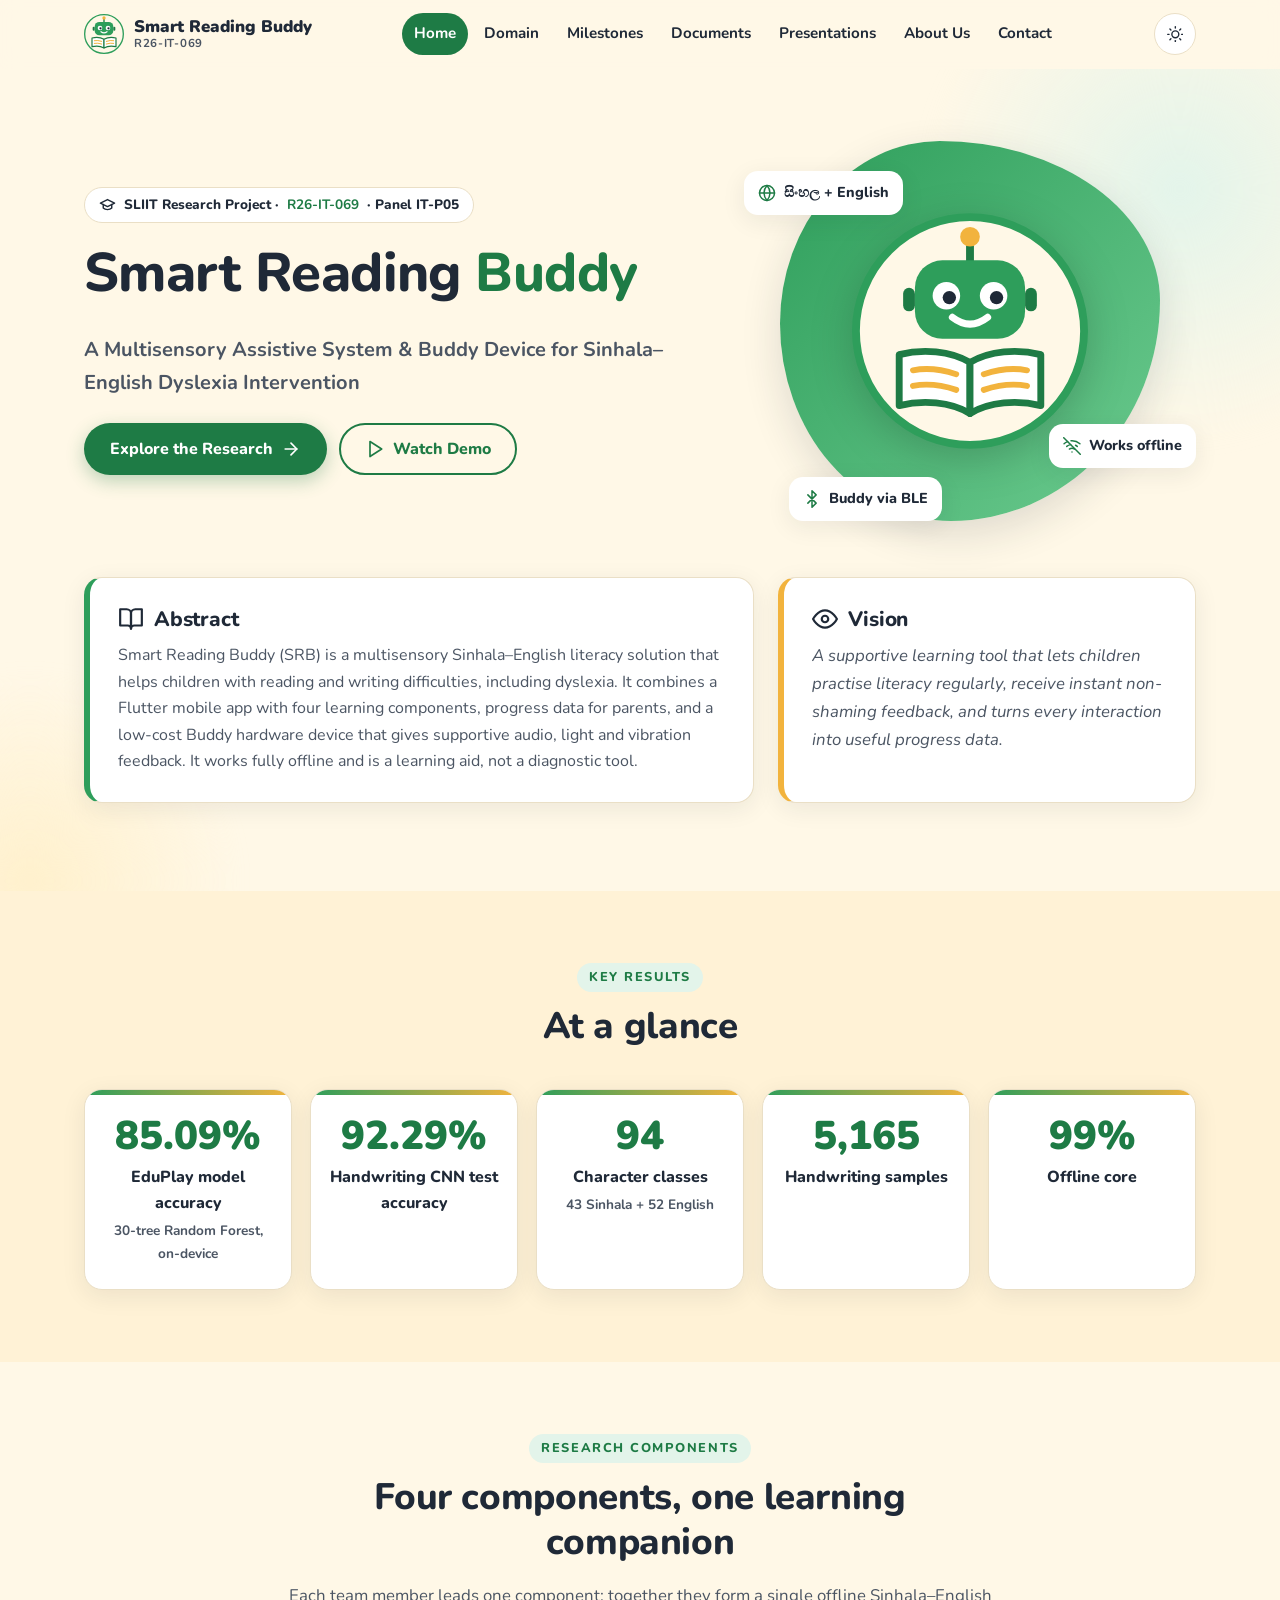
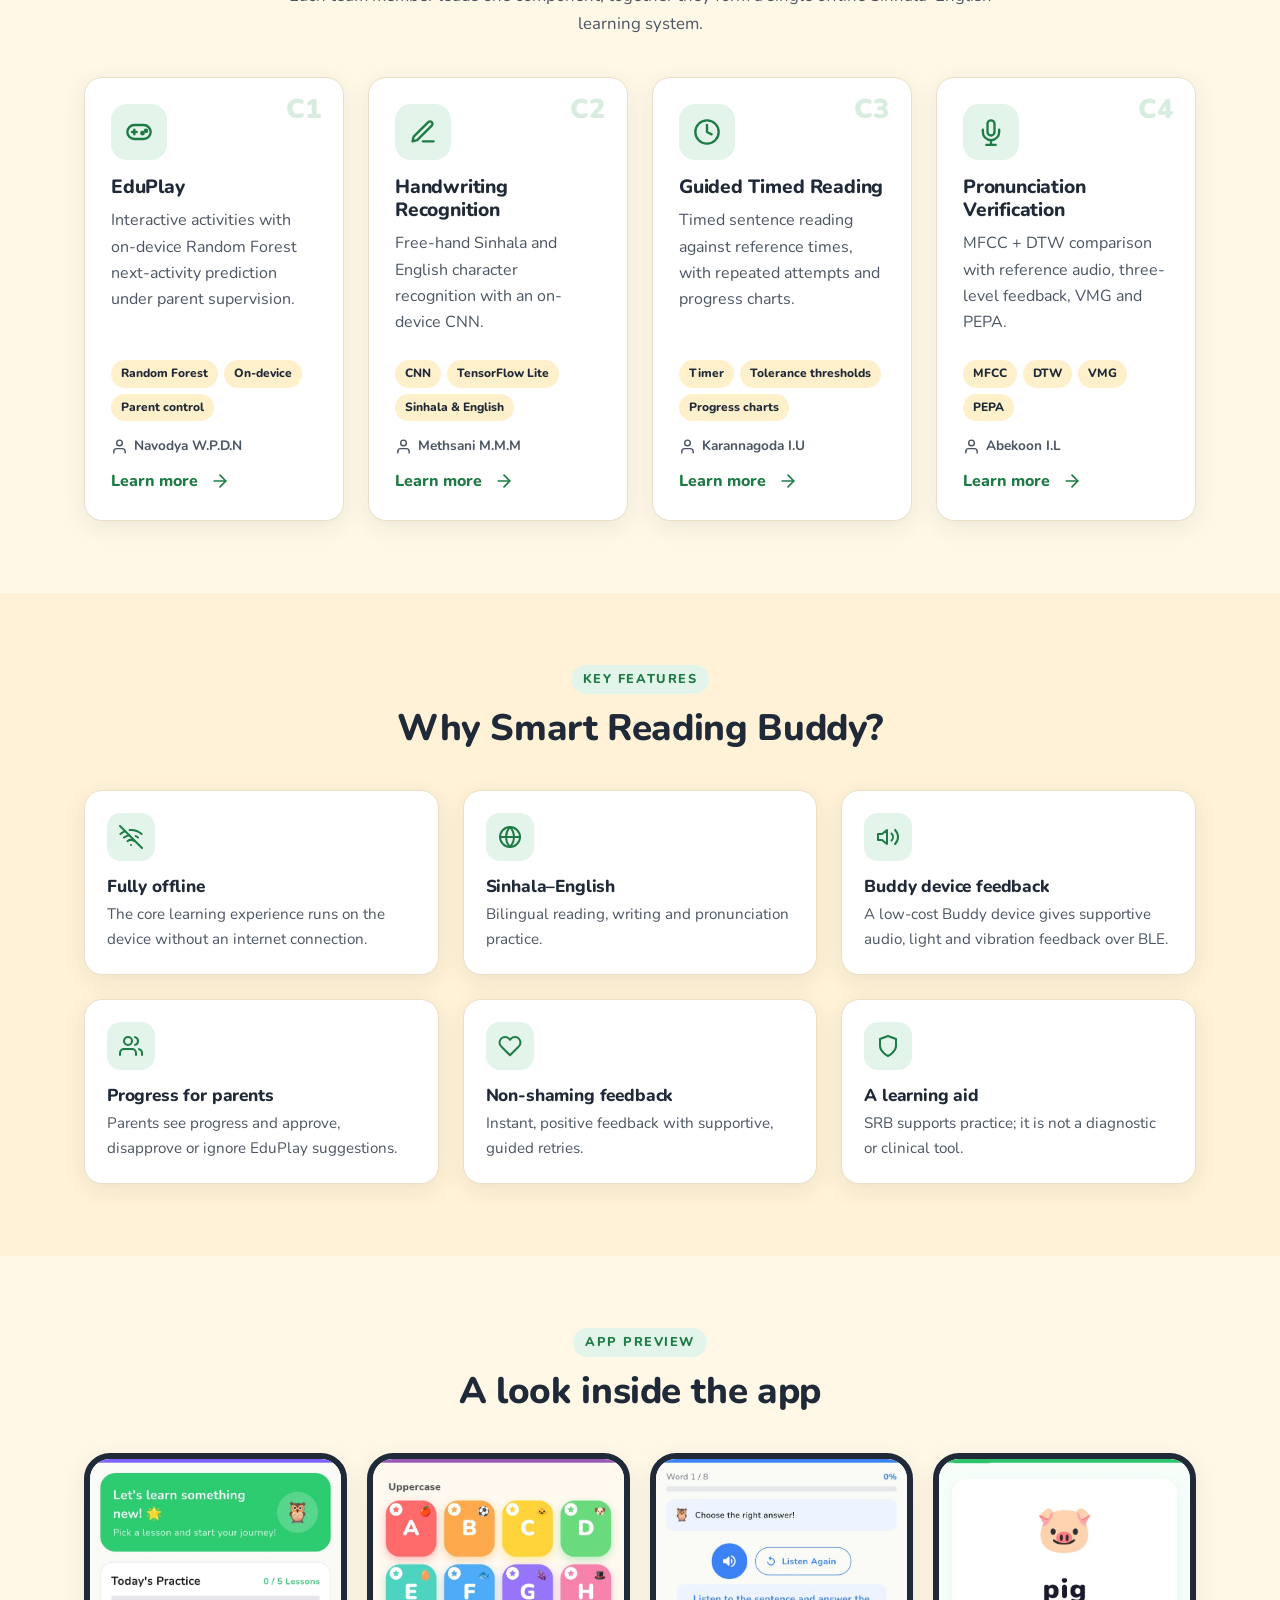
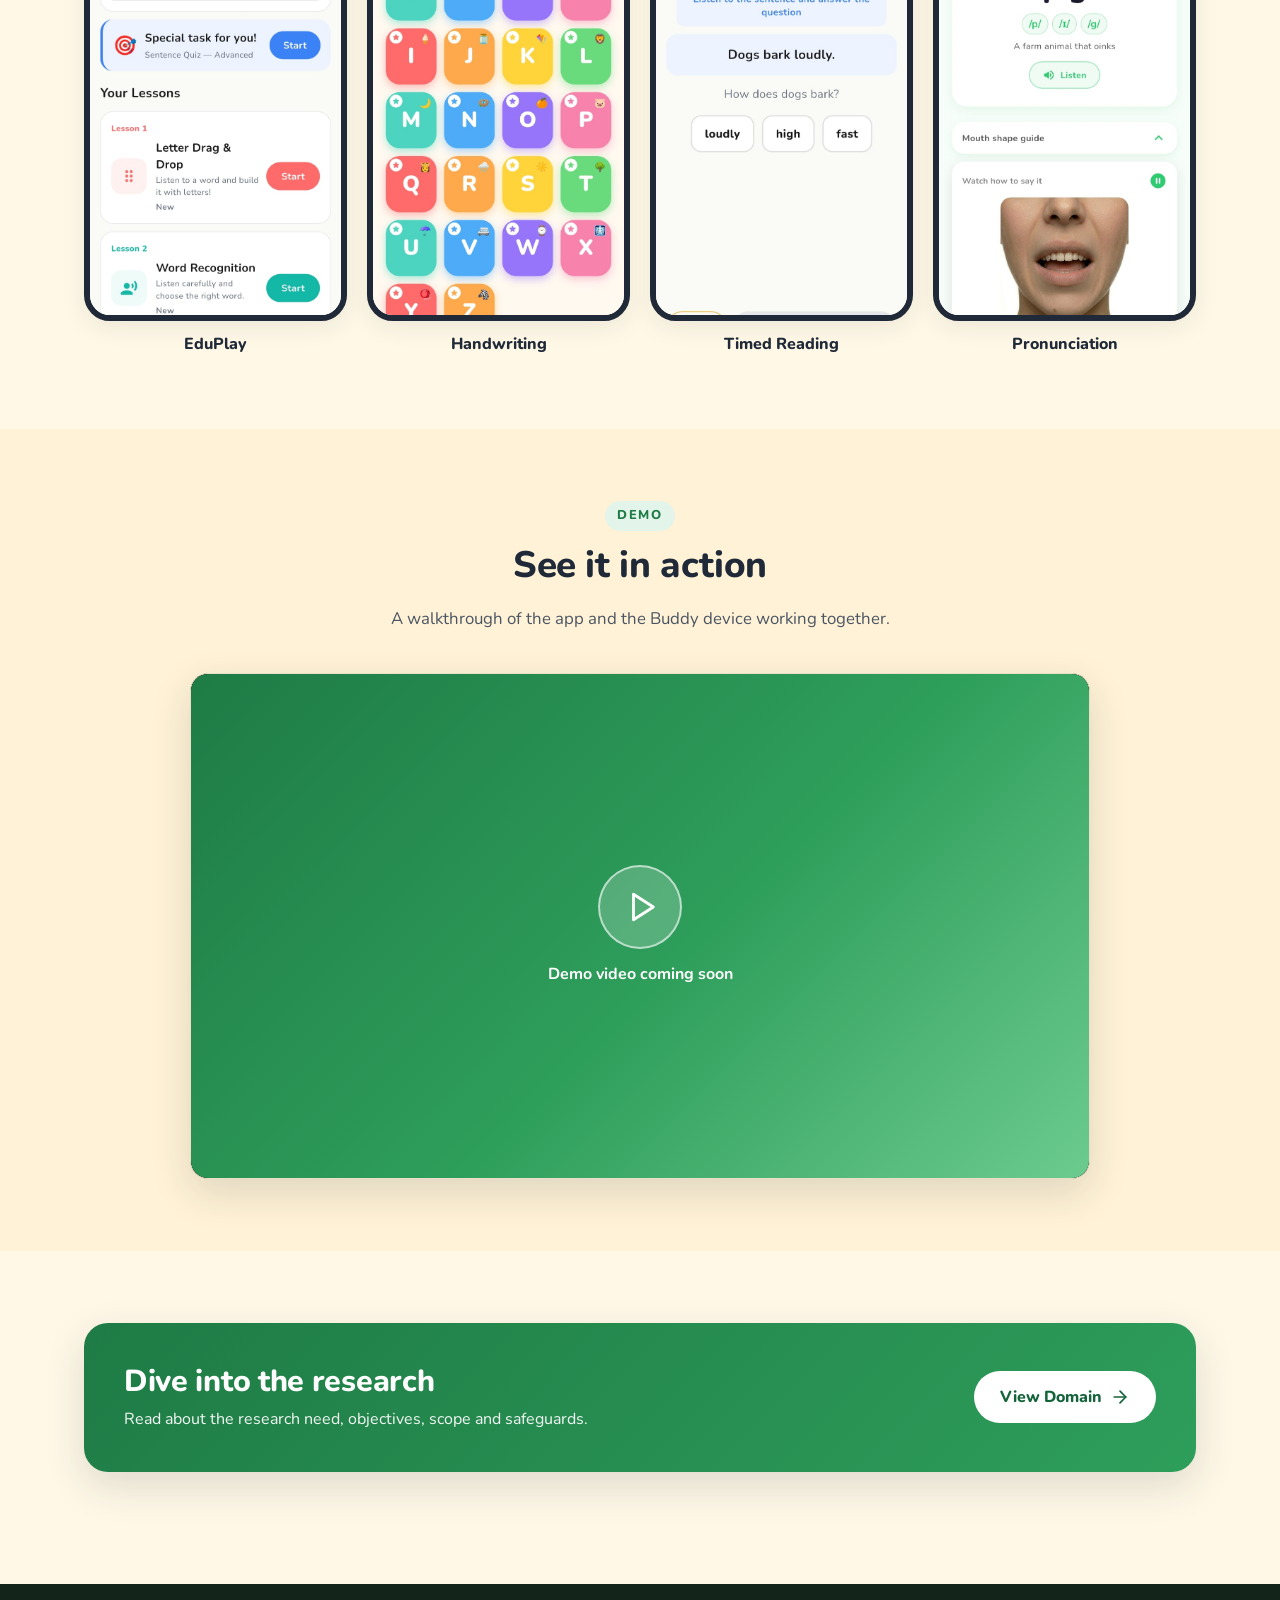
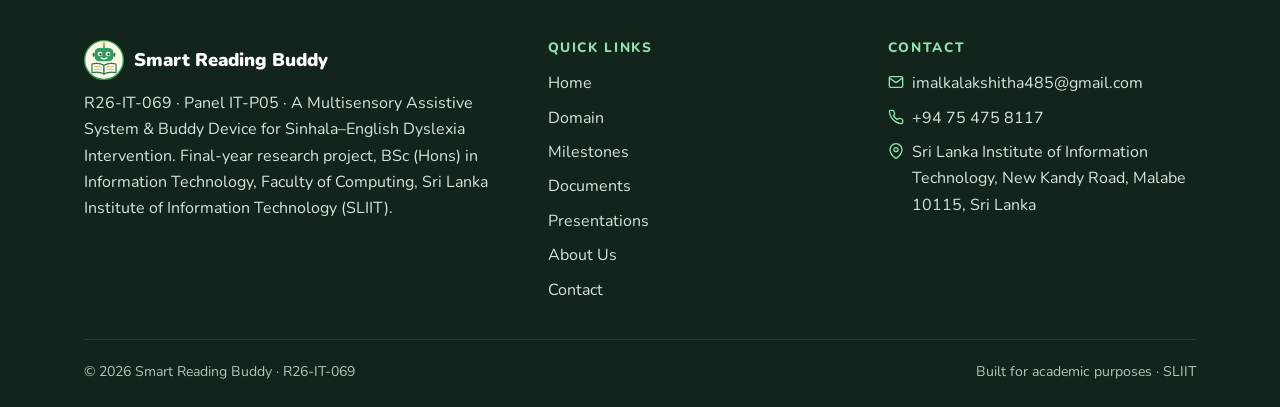
==== index.html @ 4a70231a "R26-IT-069 research website" ====
<!DOCTYPE html>
<html lang="en" class="no-js">
<head>
  <meta charset="UTF-8">
  <meta name="viewport" content="width=device-width, initial-scale=1">
  <title>Smart Reading Buddy (R26-IT-069) · SLIIT Research Project</title>
  <meta name="description" content="Smart Reading Buddy (R26-IT-069): a multisensory Sinhala–English assistive system and Buddy device for children with reading and writing difficulties, including dyslexia. Fully offline. SLIIT final-year research.">
  <meta name="author" content="Smart Reading Buddy Research Team (R26-IT-069), SLIIT">
  <meta name="theme-color" content="#2E9E5B">
  <meta property="og:title" content="Smart Reading Buddy (R26-IT-069) · SLIIT Research Project">
  <meta property="og:description" content="Smart Reading Buddy (R26-IT-069): a multisensory Sinhala–English assistive system and Buddy device for children with reading and writing difficulties, including dyslexia. Fully offline. SLIIT final-year research.">
  <meta property="og:type" content="website">
  <link rel="icon" type="image/svg+xml" href="assets/images/favicon.svg">
  <link rel="preconnect" href="https://fonts.googleapis.com">
  <link rel="preconnect" href="https://fonts.gstatic.com" crossorigin>
  <link rel="stylesheet" href="https://fonts.googleapis.com/css2?family=Nunito:wght@400;600;700;800;900&amp;display=swap">
  <link rel="stylesheet" href="css/style.css">
  <script>
    document.documentElement.className = "js";
    try { var t = localStorage.getItem("srb-theme"); if (t === "dark" || t === "light") document.documentElement.setAttribute("data-theme", t); } catch (e) {}
  </script>
</head>
<body data-page="home">
  <a class="skip-link" href="#main">Skip to content</a>
  <header class="site-header" id="site-header"></header>

  <main id="main">
    <div id="home"></div>
  </main>

  <footer class="site-footer" id="site-footer"></footer>

  <noscript><p style="text-align:center;padding:16px">This website needs JavaScript enabled to display its content.</p></noscript>
  <script src="js/data.js"></script>
  <script src="js/main.js"></script>
</body>
</html>
---- css/style.css ----
/* =====================================================================
   Smart Reading Buddy — Research Website
   Pure CSS, no frameworks. Light + dark themes via CSS variables.
   ===================================================================== */

/* ---------- Design tokens ---------- */
:root {
  --primary: #2E9E5B;          /* brand green (accents, large shapes) */
  --primary-strong: #1E7B45;   /* AA-contrast green for text & buttons */
  --primary-soft: #E3F4EA;
  --accent: #F2B33D;           /* warm yellow accent */
  --accent-soft: #FFF0CC;

  --bg: #FFF8E7;               /* cream */
  --bg-alt: #FFF2D6;
  --surface: #FFFFFF;
  --surface-2: #FFFCF4;
  --text: #1F2937;
  --text-muted: #4B5563;
  --border: #EADFC6;
  --shadow: 0 6px 24px rgba(31, 41, 55, 0.08);
  --shadow-lg: 0 14px 40px rgba(31, 41, 55, 0.14);

  --ok-bg: #DCF3E5;   --ok-text: #14633A;
  --warn-bg: #FFEDC7; --warn-text: #7A4B00;
  --no-bg: #FDE2E2;   --no-text: #9B1C1C;

  --radius: 18px;
  --radius-sm: 12px;
  --header-h: 68px;
  --container: 1160px;

  --font: "Nunito", system-ui, -apple-system, "Segoe UI", Roboto, "Helvetica Neue", Arial, "Noto Sans", "Noto Sans Sinhala", "Iskoola Pota", sans-serif;
  color-scheme: light;
}

/* Dark theme tokens (applied by system preference unless user chose light, or by explicit choice) */
@media (prefers-color-scheme: dark) {
  :root:not([data-theme="light"]) {
    --primary: #3DBA72;
    --primary-strong: #5DD38D;
    --primary-soft: #16301F;
    --accent: #F5C15A;
    --accent-soft: #3A2E12;
    --bg: #0F1712;
    --bg-alt: #131E17;
    --surface: #18241C;
    --surface-2: #1C2A21;
    --text: #EEF2EF;
    --text-muted: #B4C0B8;
    --border: #2A3A30;
    --shadow: 0 6px 24px rgba(0, 0, 0, 0.35);
    --shadow-lg: 0 14px 40px rgba(0, 0, 0, 0.5);
    --ok-bg: #18402A;   --ok-text: #8FE3B1;
    --warn-bg: #45350F; --warn-text: #FFD884;
    --no-bg: #4A1E1E;   --no-text: #FFB1B1;
    color-scheme: dark;
  }
}
:root[data-theme="dark"] {
  --primary: #3DBA72;
  --primary-strong: #5DD38D;
  --primary-soft: #16301F;
  --accent: #F5C15A;
  --accent-soft: #3A2E12;
  --bg: #0F1712;
  --bg-alt: #131E17;
  --surface: #18241C;
  --surface-2: #1C2A21;
  --text: #EEF2EF;
  --text-muted: #B4C0B8;
  --border: #2A3A30;
  --shadow: 0 6px 24px rgba(0, 0, 0, 0.35);
  --shadow-lg: 0 14px 40px rgba(0, 0, 0, 0.5);
  --ok-bg: #18402A;   --ok-text: #8FE3B1;
  --warn-bg: #45350F; --warn-text: #FFD884;
  --no-bg: #4A1E1E;   --no-text: #FFB1B1;
  color-scheme: dark;
}

/* ---------- Base ---------- */
*, *::before, *::after { box-sizing: border-box; }
html { scroll-behavior: smooth; scroll-padding-top: calc(var(--header-h) + 16px); -webkit-text-size-adjust: 100%; }
body {
  margin: 0;
  font-family: var(--font);
  font-size: 1rem;
  line-height: 1.65;
  color: var(--text);
  background: var(--bg);
  overflow-x: hidden;
  transition: background-color .3s ease, color .3s ease;
}
img { max-width: 100%; display: block; }
a { color: var(--primary-strong); text-decoration-thickness: 1px; text-underline-offset: 3px; }
a:hover { text-decoration-thickness: 2px; }
h1, h2, h3, h4 { line-height: 1.2; margin: 0 0 .5em; font-weight: 800; letter-spacing: -.01em; }
h1 { font-size: clamp(2rem, 5vw, 3.4rem); }
h2 { font-size: clamp(1.6rem, 3.2vw, 2.3rem); }
h3 { font-size: 1.2rem; }
p { margin: 0 0 1em; }
ul { padding-left: 1.2em; }
:focus-visible { outline: 3px solid var(--accent); outline-offset: 3px; border-radius: 6px; }
.icon { width: 1.25em; height: 1.25em; flex: none; }

.skip-link {
  position: absolute; left: 12px; top: -60px; z-index: 200;
  background: var(--primary-strong); color: #fff; padding: 10px 16px; border-radius: 10px; font-weight: 700;
}
.skip-link:focus { top: 12px; }
[data-theme="dark"] .skip-link { color: #0F1712; }

.container { width: 100%; max-width: var(--container); margin: 0 auto; padding: 0 16px; }
@media (min-width: 640px) { .container { padding: 0 24px; } }

.section { padding: 72px 0; }
.section-alt { background: var(--bg-alt); }
.section-head { max-width: 720px; margin: 0 auto 40px; text-align: center; }
.section-head p { color: var(--text-muted); font-size: 1.05rem; }
.eyebrow {
  display: inline-block; font-size: .8rem; font-weight: 800; letter-spacing: .12em; text-transform: uppercase;
  color: var(--primary-strong); background: var(--primary-soft); padding: 4px 12px; border-radius: 999px; margin-bottom: 12px;
}
.muted { color: var(--text-muted); }
.visually-hidden { position: absolute !important; width: 1px; height: 1px; overflow: hidden; clip: rect(0 0 0 0); white-space: nowrap; }

/* ---------- Buttons ---------- */
.btn {
  display: inline-flex; align-items: center; justify-content: center; gap: 8px;
  font: inherit; font-weight: 800; font-size: 1rem; line-height: 1;
  padding: 14px 24px; border-radius: 999px; border: 2px solid transparent;
  text-decoration: none; cursor: pointer;
  transition: transform .2s ease, box-shadow .2s ease, background-color .2s ease, color .2s ease;
}
.btn-primary { background: var(--primary-strong); color: #fff; box-shadow: 0 6px 18px rgba(30, 123, 69, .3); }
.btn-primary:hover { transform: translateY(-2px); box-shadow: 0 10px 24px rgba(30, 123, 69, .4); }
:root[data-theme="dark"] .btn-primary { color: #0F1712; }
@media (prefers-color-scheme: dark) { :root:not([data-theme="light"]) .btn-primary { color: #0F1712; } }
.btn-outline { background: transparent; color: var(--primary-strong); border-color: var(--primary-strong); }
.btn-outline:hover { background: var(--primary-soft); transform: translateY(-2px); }
.btn-sm { padding: 10px 18px; font-size: .92rem; }
.btn[disabled], .btn[aria-disabled="true"] {
  background: var(--border); color: var(--text-muted); border-color: transparent; box-shadow: none;
  cursor: not-allowed; transform: none; opacity: .9;
}

/* ---------- Badges ---------- */
.badge {
  display: inline-flex; align-items: center; gap: 6px;
  font-size: .78rem; font-weight: 800; letter-spacing: .02em;
  padding: 4px 10px; border-radius: 999px; white-space: nowrap;
}
.badge::before { content: ""; width: 7px; height: 7px; border-radius: 50%; background: currentColor; }
.badge-ok { background: var(--ok-bg); color: var(--ok-text); }
.badge-warn { background: var(--warn-bg); color: var(--warn-text); }

/* ---------- Header / navbar ---------- */
.site-header {
  position: sticky; top: 0; z-index: 100;
  background: color-mix(in srgb, var(--bg) 88%, transparent);
  backdrop-filter: saturate(1.4) blur(10px);
  -webkit-backdrop-filter: saturate(1.4) blur(10px);
  border-bottom: 1px solid transparent;
  transition: border-color .3s ease, box-shadow .3s ease;
}
@supports not (background: color-mix(in srgb, red 50%, transparent)) { .site-header { background: var(--bg); } }
.site-header.is-scrolled { border-color: var(--border); box-shadow: 0 4px 18px rgba(0,0,0,.06); }
.nav { display: flex; align-items: center; justify-content: space-between; height: var(--header-h); gap: 16px; }
.brand { display: flex; align-items: center; gap: 10px; text-decoration: none; color: var(--text); font-weight: 900; }
.brand img { width: 40px; height: 40px; }
.brand-text { display: flex; flex-direction: column; line-height: 1.1; }
.brand-text span { font-size: 1.05rem; }
.brand-text small { font-size: .72rem; font-weight: 700; color: var(--text-muted); letter-spacing: .06em; }

.nav-links { display: flex; align-items: center; gap: 4px; list-style: none; margin: 0; padding: 0; }
.nav-links a {
  display: block; padding: 8px 12px; border-radius: 999px;
  color: var(--text); text-decoration: none; font-weight: 700; font-size: .95rem;
  transition: background-color .2s ease, color .2s ease;
}
.nav-links a:hover { background: var(--primary-soft); color: var(--primary-strong); }
.nav-links a[aria-current="page"] { background: var(--primary-strong); color: #fff; }
:root[data-theme="dark"] .nav-links a[aria-current="page"] { color: #0F1712; }
@media (prefers-color-scheme: dark) { :root:not([data-theme="light"]) .nav-links a[aria-current="page"] { color: #0F1712; } }

.nav-actions { display: flex; align-items: center; gap: 8px; }
.icon-btn {
  display: inline-grid; place-items: center; width: 42px; height: 42px; border-radius: 50%;
  border: 1px solid var(--border); background: var(--surface); color: var(--text); cursor: pointer;
  transition: transform .2s ease, background-color .2s ease;
}
.icon-btn:hover { transform: rotate(-10deg) scale(1.05); background: var(--primary-soft); }
.theme-toggle .icon-moon { display: none; }
.is-dark .theme-toggle .icon-sun { display: none; }
.is-dark .theme-toggle .icon-moon { display: block; }
.menu-toggle { display: none; }

@media (max-width: 960px) {
  .menu-toggle { display: inline-grid; }
  .nav-links {
    position: fixed; top: var(--header-h); left: 0; right: 0;
    flex-direction: column; align-items: stretch; gap: 4px;
    background: var(--bg); padding: 12px 16px 20px;
    border-bottom: 1px solid var(--border); box-shadow: var(--shadow-lg);
    transform: translateY(-12px); opacity: 0; visibility: hidden;
    transition: transform .25s ease, opacity .25s ease, visibility .25s;
    max-height: calc(100vh - var(--header-h)); overflow-y: auto;
  }
  .nav-links.is-open { transform: none; opacity: 1; visibility: visible; }
  .nav-links a { padding: 12px 16px; border-radius: 12px; font-size: 1.05rem; }
}
@media (max-width: 420px) { .brand-text small { display: none; } }

/* ---------- Hero (home) ---------- */
.hero { position: relative; padding: 72px 0 88px; overflow: hidden; }
.hero::before, .hero::after {
  content: ""; position: absolute; border-radius: 50%; filter: blur(10px); z-index: -1; pointer-events: none;
}
.hero::before { width: 520px; height: 520px; right: -160px; top: -140px; background: radial-gradient(circle, var(--primary-soft), transparent 70%); }
.hero::after { width: 420px; height: 420px; left: -180px; bottom: -200px; background: radial-gradient(circle, var(--accent-soft), transparent 70%); }
.hero-grid { display: grid; grid-template-columns: 1.15fr .85fr; gap: 48px; align-items: center; }
.hero-tag {
  display: inline-flex; align-items: center; gap: 8px; font-weight: 800; font-size: .85rem;
  background: var(--surface); border: 1px solid var(--border); padding: 6px 14px; border-radius: 999px; margin-bottom: 18px;
}
.hero-tag b { color: var(--primary-strong); }
.hero h1 .accent { color: var(--primary-strong); }
.hero .tagline { font-size: 1.2rem; color: var(--text-muted); max-width: 600px; }
.hero-actions { display: flex; flex-wrap: wrap; gap: 12px; margin-top: 24px; }
.hero-visual { position: relative; display: grid; place-items: center; }
.hero-blob {
  width: min(380px, 80vw); aspect-ratio: 1; border-radius: 42% 58% 55% 45% / 48% 42% 58% 52%;
  background: linear-gradient(135deg, var(--primary) 0%, #6CCB8F 100%);
  display: grid; place-items: center; box-shadow: var(--shadow-lg);
  animation: blob 12s ease-in-out infinite;
}
.hero-blob img { width: 62%; filter: drop-shadow(0 10px 20px rgba(0,0,0,.18)); }
.hero-chip {
  position: absolute; display: flex; align-items: center; gap: 8px;
  background: var(--surface); color: var(--text); padding: 10px 14px; border-radius: 14px;
  box-shadow: var(--shadow); font-weight: 800; font-size: .9rem; animation: float 5s ease-in-out infinite;
}
.hero-chip .icon { color: var(--primary-strong); }
.hero-chip.c1 { top: 8%; left: 0; }
.hero-chip.c2 { bottom: 14%; right: 0; animation-delay: -2.5s; }
.hero-chip.c3 { bottom: 0; left: 10%; animation-delay: -1.2s; }
@keyframes blob { 50% { border-radius: 55% 45% 42% 58% / 52% 58% 42% 48%; } }
@keyframes float { 50% { transform: translateY(-10px); } }

.abstract-card {
  margin-top: 56px; background: var(--surface); border: 1px solid var(--border); border-radius: var(--radius);
  padding: 28px; box-shadow: var(--shadow); border-left: 6px solid var(--primary);
}
.abstract-card h2 { font-size: 1.3rem; display: flex; align-items: center; gap: 10px; }
.abstract-card p { margin: 0; color: var(--text-muted); }

@media (max-width: 860px) {
  .hero { padding: 48px 0 64px; }
  .hero-grid { grid-template-columns: 1fr; gap: 40px; }
  .hero-visual { order: -1; }
  .hero-blob { width: min(280px, 70vw); }
}

/* ---------- Page header (inner pages) ---------- */
.page-hero { padding: 64px 0 48px; text-align: center; position: relative; overflow: hidden; }
.page-hero::before {
  content: ""; position: absolute; inset: auto -10% -60% -10%; height: 100%; z-index: -1;
  background: radial-gradient(ellipse at center, var(--primary-soft), transparent 65%);
}
.page-hero p { max-width: 680px; margin: 0 auto; color: var(--text-muted); font-size: 1.1rem; }
.crumbs { font-size: .9rem; color: var(--text-muted); margin-bottom: 10px; }
.crumbs a { color: var(--text-muted); }

/* ---------- Cards & grids ---------- */
.grid { display: grid; gap: 24px; }
.grid-2 { grid-template-columns: repeat(2, 1fr); }
.grid-3 { grid-template-columns: repeat(3, 1fr); }
.grid-4 { grid-template-columns: repeat(4, 1fr); }
.grid-auto { grid-template-columns: repeat(auto-fill, minmax(260px, 1fr)); }
@media (max-width: 1024px) { .grid-4 { grid-template-columns: repeat(2, 1fr); } .grid-3 { grid-template-columns: repeat(2, 1fr); } }
@media (max-width: 640px) { .grid-2, .grid-3, .grid-4 { grid-template-columns: 1fr; } }

.card {
  position: relative; background: var(--surface); border: 1px solid var(--border);
  border-radius: var(--radius); padding: 26px; box-shadow: var(--shadow);
  transition: transform .25s ease, box-shadow .25s ease, border-color .25s ease;
  display: flex; flex-direction: column;
}
.card:hover { transform: translateY(-6px); box-shadow: var(--shadow-lg); border-color: var(--primary); }
.card h3 { margin-bottom: .4em; }
.card p { color: var(--text-muted); }
.card-icon {
  display: grid; place-items: center; width: 56px; height: 56px; border-radius: 16px;
  background: var(--primary-soft); color: var(--primary-strong); margin-bottom: 16px;
  transition: transform .3s ease;
}
.card-icon .icon { width: 28px; height: 28px; }
.card:hover .card-icon { transform: rotate(-6deg) scale(1.08); }
.card-num {
  position: absolute; top: 18px; right: 22px; font-weight: 900; font-size: 2rem; line-height: 1;
  color: var(--primary); opacity: .18;
}
.tags { display: flex; flex-wrap: wrap; gap: 6px; margin-top: auto; padding-top: 8px; }
.tag { font-size: .75rem; font-weight: 800; padding: 4px 10px; border-radius: 999px; background: var(--accent-soft); color: var(--text); }
.card-meta { font-size: .85rem; color: var(--text-muted); font-weight: 700; margin-top: 12px; display: flex; align-items: center; gap: 6px; }

.highlight { display: flex; gap: 16px; align-items: flex-start; padding: 22px; }
.highlight .card-icon { margin: 0; width: 48px; height: 48px; border-radius: 14px; }
.highlight .card-icon .icon { width: 24px; height: 24px; }
.highlight h3 { font-size: 1.08rem; margin-bottom: 4px; }
.highlight p { margin: 0; font-size: .95rem; }

/* ---------- Video ---------- */
.video-wrap {
  max-width: 900px; margin: 0 auto; border-radius: var(--radius); overflow: hidden;
  box-shadow: var(--shadow-lg); border: 1px solid var(--border); background: #000; aspect-ratio: 16 / 9; position: relative;
}
.video-wrap iframe { position: absolute; inset: 0; width: 100%; height: 100%; border: 0; }
.video-placeholder {
  position: absolute; inset: 0; display: grid; place-content: center; justify-items: center; gap: 12px; text-align: center; padding: 16px;
  background: linear-gradient(135deg, #1E7B45, #2E9E5B 55%, #6CCB8F); color: #fff;
}
.video-placeholder .play {
  width: 84px; height: 84px; border-radius: 50%; display: grid; place-items: center;
  background: rgba(255,255,255,.2); border: 2px solid rgba(255,255,255,.6); animation: pulse 2.4s ease-in-out infinite;
}
.video-placeholder .play .icon { width: 34px; height: 34px; margin-left: 4px; }
.video-placeholder p { margin: 0; font-weight: 700; }
@keyframes pulse { 50% { transform: scale(1.08); box-shadow: 0 0 0 12px rgba(255,255,255,.08); } }
.video-note { text-align: center; margin-top: 14px; font-size: .92rem; color: var(--text-muted); }

/* ---------- Screenshots ---------- */
.shots { display: grid; grid-template-columns: repeat(4, 1fr); gap: 20px; }
@media (max-width: 900px) { .shots { grid-template-columns: repeat(2, 1fr); } }
.shot { margin: 0; text-align: center; }
.shot-frame {
  aspect-ratio: 9 / 16; border-radius: 26px; overflow: hidden; border: 6px solid var(--text);
  background: var(--surface-2); box-shadow: var(--shadow); transition: transform .3s ease;
}
.shot:hover .shot-frame { transform: translateY(-6px) rotate(-1deg); }
.shot-frame img { width: 100%; height: 100%; object-fit: cover; }
.shot figcaption { margin-top: 10px; font-weight: 800; }
.img-fallback {
  width: 100%; height: 100%; display: grid; place-content: center; justify-items: center; gap: 8px; padding: 12px; text-align: center;
  color: var(--text-muted); font-size: .85rem; font-weight: 700;
  background: repeating-linear-gradient(45deg, var(--surface-2), var(--surface-2) 12px, var(--bg-alt) 12px, var(--bg-alt) 24px);
}
.img-fallback .icon { width: 32px; height: 32px; color: var(--primary); }

/* ---------- Domain page layout with sub-nav ---------- */
.domain-layout { display: grid; grid-template-columns: 230px 1fr; gap: 40px; align-items: start; padding-top: 24px; padding-bottom: 72px; }
.subnav {
  position: sticky; top: calc(var(--header-h) + 20px);
  background: var(--surface); border: 1px solid var(--border); border-radius: var(--radius); padding: 14px; box-shadow: var(--shadow);
}
.subnav-title { font-size: .78rem; font-weight: 800; letter-spacing: .1em; text-transform: uppercase; color: var(--text-muted); padding: 4px 10px 8px; margin: 0; }
.subnav ul { list-style: none; margin: 0; padding: 0; }
.subnav a {
  display: block; padding: 9px 12px; border-radius: 10px; text-decoration: none; color: var(--text); font-weight: 700; font-size: .93rem;
  border-left: 3px solid transparent; transition: background-color .2s ease, color .2s ease, border-color .2s ease;
}
.subnav a:hover { background: var(--primary-soft); }
.subnav a.is-active { background: var(--primary-soft); color: var(--primary-strong); border-left-color: var(--primary); }
.domain-section { padding: 8px 0 48px; }
.domain-section + .domain-section { border-top: 1px dashed var(--border); padding-top: 48px; }
.domain-section h2 { display: flex; align-items: center; gap: 12px; }
.domain-section h2 .card-icon { margin: 0; width: 44px; height: 44px; border-radius: 12px; }
.domain-section h2 .card-icon .icon { width: 22px; height: 22px; }

@media (max-width: 960px) {
  .domain-layout { grid-template-columns: 1fr; gap: 20px; padding-top: 0; }
  .subnav {
    top: var(--header-h); z-index: 50; border-radius: 0; margin: 0 -16px; padding: 8px 16px;
    border-left: 0; border-right: 0; box-shadow: none; background: var(--bg);
    overflow-x: auto; scrollbar-width: none;
  }
  .subnav::-webkit-scrollbar { display: none; }
  .subnav-title { display: none; }
  .subnav ul { display: flex; gap: 6px; width: max-content; }
  .subnav a { border-left: 0; border: 1px solid var(--border); border-radius: 999px; white-space: nowrap; padding: 7px 14px; font-size: .88rem; }
  .subnav a.is-active { border-color: var(--primary); }
  html { scroll-padding-top: calc(var(--header-h) + 70px); }
}

.lit-item { padding: 20px 22px; }
.lit-item h3 { font-size: 1.05rem; display: flex; gap: 10px; align-items: center; }
.lit-item h3::before { content: ""; width: 10px; height: 10px; border-radius: 3px; background: var(--primary); flex: none; }
.lit-item p { margin: 0; }

/* Comparison table */
.table-wrap { overflow-x: auto; border-radius: var(--radius); border: 1px solid var(--border); box-shadow: var(--shadow); background: var(--surface); }
.compare { width: 100%; border-collapse: collapse; min-width: 680px; font-size: .95rem; }
.compare caption { caption-side: bottom; text-align: left; padding: 12px 16px; font-size: .85rem; color: var(--text-muted); }
.compare th, .compare td { padding: 14px 16px; border-bottom: 1px solid var(--border); text-align: center; }
.compare th:first-child, .compare td:first-child { text-align: left; font-weight: 700; }
.compare thead th { background: var(--surface-2); font-weight: 800; font-size: .9rem; }
.compare tbody tr:last-child td { border-bottom: 0; }
.compare tbody tr:hover td { background: var(--surface-2); }
.compare .ours { background: var(--primary-soft) !important; }
.compare thead .ours { color: var(--primary-strong); }
.mark { display: inline-grid; place-items: center; width: 28px; height: 28px; border-radius: 50%; }
.mark .icon { width: 16px; height: 16px; stroke-width: 3; }
.mark-yes { background: var(--ok-bg); color: var(--ok-text); }
.mark-no { background: var(--no-bg); color: var(--no-text); }
.mark-partial { font-size: .78rem; font-weight: 800; color: var(--warn-text); background: var(--warn-bg); padding: 3px 10px; border-radius: 999px; }

.problem-box {
  background: linear-gradient(135deg, var(--primary-strong), var(--primary)); color: #fff;
  border-radius: var(--radius); padding: 30px; box-shadow: var(--shadow-lg); margin-bottom: 24px;
}
.problem-box p { margin: 0; font-size: 1.15rem; font-weight: 700; line-height: 1.6; }
.problem-box .eyebrow { background: rgba(255,255,255,.2); color: #fff; }
:root[data-theme="dark"] .problem-box { color: #0F1712; }
:root[data-theme="dark"] .problem-box .eyebrow { color: #0F1712; background: rgba(255,255,255,.35); }
@media (prefers-color-scheme: dark) {
  :root:not([data-theme="light"]) .problem-box { color: #0F1712; }
  :root:not([data-theme="light"]) .problem-box .eyebrow { color: #0F1712; background: rgba(255,255,255,.35); }
}
.check-list { list-style: none; padding: 0; margin: 0; display: grid; gap: 10px; }
.check-list li { display: flex; gap: 12px; align-items: flex-start; background: var(--surface); border: 1px solid var(--border); padding: 14px 16px; border-radius: var(--radius-sm); }
.check-list .icon { color: var(--primary-strong); margin-top: 3px; }

.objective-main {
  background: var(--surface); border: 2px solid var(--primary); border-radius: var(--radius); padding: 26px; margin-bottom: 24px; box-shadow: var(--shadow);
}
.objective-main p { margin: 0; font-size: 1.08rem; }
.objective-main h3 { display: flex; align-items: center; gap: 10px; color: var(--primary-strong); }

.diagram {
  background: #FFFFFF; border: 1px solid var(--border); border-radius: var(--radius); padding: 16px; box-shadow: var(--shadow); margin: 0 0 32px;
}
.diagram img { width: 100%; height: auto; border-radius: 10px; }
.diagram figcaption { font-size: .88rem; color: #4B5563; text-align: center; margin-top: 10px; }

.steps { list-style: none; padding: 0; margin: 0; counter-reset: step; display: grid; gap: 16px; grid-template-columns: repeat(2, 1fr); }
@media (max-width: 640px) { .steps { grid-template-columns: 1fr; } }
.steps li { counter-increment: step; position: relative; padding: 20px 20px 20px 72px; }
.steps li::before {
  content: counter(step); position: absolute; left: 20px; top: 20px; width: 38px; height: 38px; border-radius: 12px;
  display: grid; place-items: center; font-weight: 900; background: var(--primary-strong); color: #fff;
}
:root[data-theme="dark"] .steps li::before { color: #0F1712; }
@media (prefers-color-scheme: dark) { :root:not([data-theme="light"]) .steps li::before { color: #0F1712; } }
.steps h3 { font-size: 1.02rem; margin-bottom: 4px; }
.steps p { margin: 0; font-size: .95rem; }

.tech-grid { display: grid; grid-template-columns: repeat(auto-fill, minmax(160px, 1fr)); gap: 16px; }
.tech { align-items: center; text-align: center; padding: 22px 14px; }
.tech .card-icon { margin: 0 auto 12px; }
.tech h3 { font-size: 1rem; margin: 0 0 2px; }
.tech p { font-size: .85rem; margin: 0; }

/* ---------- Timeline (milestones) ---------- */
.timeline { position: relative; max-width: 860px; margin: 0 auto; padding: 8px 0; list-style: none; }
.timeline::before {
  content: ""; position: absolute; left: 27px; top: 0; bottom: 0; width: 4px; border-radius: 4px;
  background: linear-gradient(var(--primary) var(--progress, 50%), var(--border) var(--progress, 50%));
}
.tl-item { position: relative; padding-left: 80px; margin-bottom: 22px; }
.tl-dot {
  position: absolute; left: 6px; top: 16px; width: 46px; height: 46px; border-radius: 50%;
  display: grid; place-items: center; background: var(--surface); border: 4px solid var(--border); color: var(--text-muted); z-index: 1;
}
.tl-item.is-done .tl-dot { background: var(--primary-strong); border-color: var(--primary-soft); color: #fff; }
:root[data-theme="dark"] .tl-item.is-done .tl-dot { color: #0F1712; }
@media (prefers-color-scheme: dark) { :root:not([data-theme="light"]) .tl-item.is-done .tl-dot { color: #0F1712; } }
.tl-dot .icon { width: 20px; height: 20px; }

.acc { background: var(--surface); border: 1px solid var(--border); border-radius: var(--radius); box-shadow: var(--shadow); overflow: hidden; transition: box-shadow .25s ease, border-color .25s ease; }
.acc:hover { box-shadow: var(--shadow-lg); border-color: var(--primary); }
.acc-btn {
  width: 100%; display: flex; align-items: center; gap: 14px; flex-wrap: wrap;
  padding: 18px 22px; background: none; border: 0; font: inherit; color: inherit; text-align: left; cursor: pointer;
}
.acc-title { flex: 1 1 200px; }
.acc-title strong { display: block; font-size: 1.12rem; font-weight: 800; }
.acc-title span { font-size: .88rem; color: var(--text-muted); font-weight: 700; display: inline-flex; align-items: center; gap: 6px; }
.acc-chevron { transition: transform .3s ease; color: var(--primary-strong); }
.acc-btn[aria-expanded="true"] .acc-chevron { transform: rotate(180deg); }
.acc-panel { display: grid; grid-template-rows: 0fr; transition: grid-template-rows .35s ease; }
.acc-panel > div { overflow: hidden; }
.acc.is-open .acc-panel { grid-template-rows: 1fr; }
.acc-body { padding: 0 22px 22px; border-top: 1px dashed var(--border); margin: 0 22px; padding: 18px 0 22px; }
.acc-body p { color: var(--text-muted); }
.facts { display: grid; grid-template-columns: repeat(3, 1fr); gap: 12px; margin-top: 8px; }
@media (max-width: 560px) { .facts { grid-template-columns: 1fr; } .tl-item { padding-left: 64px; } .timeline::before { left: 21px; } .tl-dot { left: 0; width: 46px; } }
.fact { background: var(--surface-2); border: 1px solid var(--border); border-radius: var(--radius-sm); padding: 12px 14px; }
.fact small { display: flex; align-items: center; gap: 6px; font-size: .75rem; font-weight: 800; text-transform: uppercase; letter-spacing: .08em; color: var(--text-muted); }
.fact b { font-size: 1.05rem; }

.summary-row { display: flex; flex-wrap: wrap; justify-content: center; gap: 16px; margin-bottom: 40px; }
.stat { background: var(--surface); border: 1px solid var(--border); border-radius: var(--radius); padding: 18px 26px; text-align: center; box-shadow: var(--shadow); min-width: 160px; }
.stat b { display: block; font-size: 2rem; font-weight: 900; color: var(--primary-strong); line-height: 1.1; }
.stat span { font-size: .9rem; color: var(--text-muted); font-weight: 700; }

/* ---------- Document / presentation cards ---------- */
.doc-group + .doc-group { margin-top: 48px; }
.doc-group-title { display: flex; align-items: center; gap: 12px; font-size: 1.35rem; margin-bottom: 18px; }
.doc-group-title .count { font-size: .8rem; font-weight: 800; background: var(--primary-soft); color: var(--primary-strong); padding: 2px 10px; border-radius: 999px; }
.doc-card .doc-top { display: flex; align-items: flex-start; justify-content: space-between; gap: 12px; }
.doc-card .card-icon { margin-bottom: 14px; }
.doc-card h3 { font-size: 1.08rem; }
.doc-card p { font-size: .95rem; }
.doc-card .btn { margin-top: auto; align-self: flex-start; }
.doc-card .card-meta { margin: -4px 0 16px; }
.filter-bar { display: flex; flex-wrap: wrap; gap: 8px; justify-content: center; margin-bottom: 36px; }
.chip {
  font: inherit; font-weight: 800; font-size: .9rem; padding: 8px 16px; border-radius: 999px; cursor: pointer;
  background: var(--surface); color: var(--text); border: 1px solid var(--border); transition: all .2s ease;
}
.chip:hover { border-color: var(--primary); }
.chip[aria-pressed="true"] { background: var(--primary-strong); border-color: var(--primary-strong); color: #fff; }
:root[data-theme="dark"] .chip[aria-pressed="true"] { color: #0F1712; }
@media (prefers-color-scheme: dark) { :root:not([data-theme="light"]) .chip[aria-pressed="true"] { color: #0F1712; } }

.slide-thumb {
  aspect-ratio: 16 / 9; border-radius: var(--radius-sm); margin: -6px -6px 18px; display: grid; place-items: center; position: relative; overflow: hidden;
  background: linear-gradient(135deg, var(--primary-strong), var(--primary) 60%, #6CCB8F); color: #fff;
}
.slide-thumb.is-pending { background: repeating-linear-gradient(45deg, var(--surface-2), var(--surface-2) 12px, var(--bg-alt) 12px, var(--bg-alt) 24px); color: var(--text-muted); }
.slide-thumb .icon { width: 44px; height: 44px; }
.slide-thumb .num { position: absolute; left: 14px; top: 10px; font-weight: 900; font-size: .85rem; letter-spacing: .1em; opacity: .9; }

/* ---------- Team ---------- */
.person { text-align: center; align-items: center; padding-top: 30px; }
.avatar {
  width: 144px; height: 144px; border-radius: 50%; overflow: hidden; margin: 0 auto 16px;
  border: 5px solid var(--primary-soft); box-shadow: 0 0 0 2px var(--primary); background: var(--surface-2);
  transition: transform .3s ease;
  isolation: isolate; /* keeps the circular clip crisp while scaling */
}
/* Supervisor photos are small originals (200px / 447px) — cap at 160px so they stay sharp */
.avatar-sup { width: 160px; height: 160px; max-width: 160px; }
.person:hover .avatar { transform: scale(1.05); }
/* Photos are circle-cropped on black: round the image itself and enlarge it a touch
   so the dark anti-aliased edge of the source circle falls outside the visible area. */
.avatar img { width: 100%; height: 100%; object-fit: cover; object-position: center; border-radius: 50%; transform: scale(1.06); }
.avatar .initials {
  width: 100%; height: 100%; display: grid; place-items: center; font-size: 2.4rem; font-weight: 900;
  color: #fff; background: linear-gradient(135deg, var(--primary-strong), var(--primary));
}
:root[data-theme="dark"] .avatar .initials { color: #0F1712; }
@media (prefers-color-scheme: dark) { :root:not([data-theme="light"]) .avatar .initials { color: #0F1712; } }
.person h3 { margin-bottom: 2px; }
.person .it { font-weight: 800; color: var(--primary-strong); font-size: .92rem; letter-spacing: .04em; }
.person .comp { display: inline-block; margin: 10px 0 12px; font-size: .85rem; font-weight: 800; background: var(--accent-soft); padding: 4px 12px; border-radius: 999px; }
.person .role { font-size: .8rem; font-weight: 800; color: var(--text-muted); text-transform: uppercase; letter-spacing: .08em; }
.person .mail { display: inline-flex; align-items: center; gap: 6px; font-weight: 700; font-size: .9rem; word-break: break-all; margin-top: auto; }
.person .mail.is-muted { color: var(--text-muted); text-decoration: none; }
.sup-grid { max-width: 760px; margin: 0 auto; }

/* ---------- Contact ---------- */
.contact-grid { display: grid; grid-template-columns: .9fr 1.1fr; gap: 28px; align-items: start; }
@media (max-width: 860px) { .contact-grid { grid-template-columns: 1fr; } }
.contact-info { display: grid; gap: 16px; }
.info-item { flex-direction: row; gap: 16px; align-items: center; padding: 20px; }
.info-item .card-icon { margin: 0; width: 50px; height: 50px; }
.info-item small { display: block; font-weight: 800; text-transform: uppercase; letter-spacing: .08em; font-size: .75rem; color: var(--text-muted); }
.info-item b, .info-item a { font-weight: 800; word-break: break-word; }
.map-wrap { border-radius: var(--radius); overflow: hidden; border: 1px solid var(--border); box-shadow: var(--shadow); aspect-ratio: 4 / 3; position: relative; background: var(--surface-2); }
.map-wrap iframe { position: absolute; inset: 0; width: 100%; height: 100%; border: 0; }
.map-link { display: inline-flex; align-items: center; gap: 6px; margin-top: 10px; font-weight: 700; font-size: .92rem; }

.form { display: grid; gap: 16px; }
.form-row { display: grid; grid-template-columns: 1fr 1fr; gap: 16px; }
@media (max-width: 560px) { .form-row { grid-template-columns: 1fr; } }
.field { display: grid; gap: 6px; }
.field label { font-weight: 800; font-size: .92rem; }
.field input, .field textarea, .field select {
  font: inherit; color: var(--text); background: var(--surface-2); border: 2px solid var(--border);
  border-radius: var(--radius-sm); padding: 12px 14px; width: 100%; transition: border-color .2s ease, box-shadow .2s ease;
}
.field textarea { min-height: 150px; resize: vertical; }
.field input:focus, .field textarea:focus, .field select:focus { outline: none; border-color: var(--primary); box-shadow: 0 0 0 4px var(--primary-soft); }
.field .err { color: var(--no-text); font-size: .85rem; font-weight: 700; min-height: 1em; }
.field.has-error input, .field.has-error textarea { border-color: var(--no-text); }
.form-note { font-size: .88rem; color: var(--text-muted); margin: 0; }
.notice { display: flex; gap: 10px; align-items: flex-start; padding: 12px 14px; border-radius: var(--radius-sm); background: var(--warn-bg); color: var(--warn-text); font-weight: 700; font-size: .92rem; }
.notice[hidden] { display: none; }

/* ---------- CTA band ---------- */
.cta-band {
  background: linear-gradient(135deg, var(--primary-strong), var(--primary)); color: #fff;
  border-radius: calc(var(--radius) + 6px); padding: 40px; display: flex; align-items: center; justify-content: space-between; gap: 24px; flex-wrap: wrap;
  box-shadow: var(--shadow-lg);
}
.cta-band h2 { margin: 0 0 6px; font-size: clamp(1.4rem, 3vw, 1.9rem); }
.cta-band p { margin: 0; opacity: .95; }
.cta-band .btn { background: #fff; color: #14633A; }
.cta-band .btn:hover { transform: translateY(-2px); }
:root[data-theme="dark"] .cta-band { color: #0F1712; }
@media (prefers-color-scheme: dark) { :root:not([data-theme="light"]) .cta-band { color: #0F1712; } }

/* ---------- Footer ---------- */
.site-footer { background: #13251A; color: #D7E3DB; padding: 56px 0 24px; margin-top: 40px; }
.site-footer a { color: #D7E3DB; text-decoration: none; }
.site-footer a:hover { color: #fff; text-decoration: underline; }
.footer-grid { display: grid; grid-template-columns: 1.4fr 1fr 1fr; gap: 32px; }
@media (max-width: 760px) { .footer-grid { grid-template-columns: 1fr; } }
.footer-brand { display: flex; align-items: center; gap: 10px; font-weight: 900; font-size: 1.15rem; color: #fff; margin-bottom: 10px; }
.footer-brand img { width: 40px; height: 40px; }
.site-footer h3 { font-size: .85rem; text-transform: uppercase; letter-spacing: .12em; color: #8FE3B1; margin-bottom: 14px; }
.site-footer ul { list-style: none; padding: 0; margin: 0; display: grid; gap: 8px; }
.site-footer li { display: flex; align-items: flex-start; gap: 8px; }
.site-footer li .icon { margin-top: 4px; color: #8FE3B1; width: 1em; height: 1em; }
.footer-bottom { border-top: 1px solid rgba(255,255,255,.12); margin-top: 36px; padding-top: 20px; display: flex; flex-wrap: wrap; justify-content: space-between; gap: 12px; font-size: .88rem; color: #B4C4BA; }
.to-top {
  position: fixed; right: 18px; bottom: 18px; z-index: 90; opacity: 0; visibility: hidden; transform: translateY(10px);
  transition: all .3s ease; box-shadow: var(--shadow-lg);
}
.to-top.is-visible { opacity: 1; visibility: visible; transform: none; }

/* ---------- Scroll reveal ---------- */
.reveal { opacity: 0; transform: translateY(26px); transition: opacity .7s ease, transform .7s cubic-bezier(.2,.7,.2,1); transition-delay: var(--delay, 0s); }
.reveal.is-visible { opacity: 1; transform: none; }
.no-js .reveal { opacity: 1; transform: none; }

@media (prefers-reduced-motion: reduce) {
  html { scroll-behavior: auto; }
  *, *::before, *::after { animation: none !important; transition-duration: .01ms !important; }
  .reveal { opacity: 1; transform: none; }
}

/* ---------- Print ---------- */
@media print {
  .site-header, .site-footer, .to-top, .subnav, .video-wrap { display: none !important; }
  body { background: #fff; color: #000; }
  .reveal { opacity: 1 !important; transform: none !important; }
  .card { box-shadow: none; break-inside: avoid; }
}

/* Odd last card in a 2-col grid spans the full row */
@media (min-width: 641px) { .grid-2 > .card:last-child:nth-child(odd) { grid-column: 1 / -1; } }

/* =====================================================================
   Charter update — new components
   ===================================================================== */
:root { --info-bg: #E2ECFB; --info-line: #3B6FB6; --info-text: #1D4E89; }
@media (prefers-color-scheme: dark) { :root:not([data-theme="light"]) { --info-bg: #1A2A44; --info-line: #6E9DE0; --info-text: #A9C8F5; } }
:root[data-theme="dark"] { --info-bg: #1A2A44; --info-line: #6E9DE0; --info-text: #A9C8F5; }

/* Home hero additions */
.h1-short { font-size: .45em; font-weight: 800; color: var(--text-muted); vertical-align: middle; letter-spacing: .04em; }
.official { font-size: clamp(1.05rem, 2vw, 1.25rem); font-weight: 700; color: var(--text-muted); max-width: 620px; margin-bottom: 0; }
.intro-grid { display: grid; grid-template-columns: 1.6fr 1fr; gap: 24px; margin-top: 56px; }
.intro-grid .abstract-card { margin-top: 0; }
.vision-card { border-left-color: var(--accent); }
.vision-card p { font-size: 1.05rem; font-style: italic; }
@media (max-width: 860px) { .intro-grid { grid-template-columns: 1fr; } }

/* KPI stats */
.kpi-grid { display: grid; grid-template-columns: repeat(5, 1fr); gap: 18px; }
@media (max-width: 1024px) { .kpi-grid { grid-template-columns: repeat(3, 1fr); } }
@media (max-width: 640px) { .kpi-grid { grid-template-columns: repeat(2, 1fr); } .kpi:last-child { grid-column: 1 / -1; } }
.kpi {
  background: var(--surface); border: 1px solid var(--border); border-radius: var(--radius); padding: 24px 18px; text-align: center;
  box-shadow: var(--shadow); transition: transform .25s ease, box-shadow .25s ease; position: relative; overflow: hidden;
}
.kpi::before { content: ""; position: absolute; inset: 0 0 auto 0; height: 5px; background: linear-gradient(90deg, var(--primary), var(--accent)); }
.kpi:hover { transform: translateY(-4px); box-shadow: var(--shadow-lg); }
.kpi b { display: block; font-size: clamp(1.8rem, 3.4vw, 2.5rem); font-weight: 900; line-height: 1.1; color: var(--primary-strong); font-variant-numeric: tabular-nums; }
.kpi-label { display: block; font-weight: 800; margin-top: 6px; }
.kpi small { display: block; color: var(--text-muted); font-size: .85rem; font-weight: 700; margin-top: 4px; }

/* Component cards */
.comp-card .card-num { font-size: 1.7rem; }
.comp-card .card-meta { margin: 14px 0 6px; }
.card-link { display: inline-flex; align-items: center; gap: 6px; font-weight: 800; text-decoration: none; margin-top: 4px; }
.card-link .icon { transition: transform .2s ease; }
.card-link:hover .icon { transform: translateX(4px); }

/* Generic data table (objectives, risks) */
.data-table { width: 100%; border-collapse: collapse; font-size: .97rem; }
.data-table th, .data-table td { padding: 14px 16px; border-bottom: 1px solid var(--border); text-align: left; vertical-align: top; }
.data-table thead th { background: var(--surface-2); font-weight: 800; font-size: .85rem; text-transform: uppercase; letter-spacing: .06em; color: var(--text-muted); }
.data-table tbody th { font-weight: 800; }
.data-table tbody tr:last-child > * { border-bottom: 0; }
.data-table tbody tr:hover > * { background: var(--surface-2); }
.id-pill { display: inline-block; min-width: 40px; text-align: center; font-weight: 900; font-size: .85rem; padding: 3px 10px; border-radius: 999px; background: var(--primary-soft); color: var(--primary-strong); }
.risk-icon { color: var(--warn-text); margin-right: 8px; vertical-align: -3px; width: 1.05em; height: 1.05em; }
@media (max-width: 640px) {
  .data-table thead { display: none; }
  .data-table tr { display: block; padding: 12px 14px; border-bottom: 1px solid var(--border); }
  .data-table tbody tr:last-child { border-bottom: 0; }
  .data-table th, .data-table td { display: block; padding: 2px 0; border: 0; }
  .data-table td { color: var(--text-muted); }
}

/* Lists */
.grid-list { grid-template-columns: repeat(2, 1fr); }
@media (max-width: 640px) { .grid-list { grid-template-columns: 1fr; } }
.success-list .icon { color: var(--ok-text); }

/* Tabs */
.tabs { background: var(--surface); border: 1px solid var(--border); border-radius: var(--radius); box-shadow: var(--shadow); overflow: hidden; }
.tablist { display: grid; grid-template-columns: repeat(4, 1fr); border-bottom: 1px solid var(--border); background: var(--surface-2); }
.tab {
  font: inherit; color: var(--text); background: none; border: 0; border-bottom: 3px solid transparent; cursor: pointer;
  display: flex; align-items: center; gap: 10px; padding: 14px 16px; text-align: left; font-weight: 800; font-size: .95rem; line-height: 1.25;
  transition: background-color .2s ease, border-color .2s ease, color .2s ease;
}
.tab small { display: block; font-size: .72rem; letter-spacing: .1em; color: var(--text-muted); }
.tab .icon { color: var(--primary-strong); width: 22px; height: 22px; }
.tab:hover { background: var(--primary-soft); }
.tab[aria-selected="true"] { background: var(--surface); border-bottom-color: var(--primary); color: var(--primary-strong); }
@media (max-width: 760px) { .tablist { grid-template-columns: repeat(2, 1fr); } }
.tabpanel { padding: 26px; animation: fadeIn .35s ease; }
.tabpanel:focus-visible { outline-offset: -4px; }
@keyframes fadeIn { from { opacity: 0; transform: translateY(6px); } to { opacity: 1; transform: none; } }
.panel-head { display: flex; gap: 16px; align-items: center; margin-bottom: 14px; }
.panel-head .card-icon { margin: 0; flex: none; }
.panel-head .eyebrow { margin-bottom: 4px; }
.panel-head h3 { font-size: 1.4rem; margin: 0; }
.panel-owner { display: flex; align-items: center; gap: 6px; margin: 4px 0 0; font-weight: 700; font-size: .92rem; }
.panel-summary { font-size: 1.05rem; }
.panel-sub { font-size: .85rem; text-transform: uppercase; letter-spacing: .1em; color: var(--text-muted); margin: 18px 0 10px; }
.output-box {
  display: flex; gap: 14px; align-items: center; margin-top: 18px; padding: 16px 18px; border-radius: var(--radius-sm);
  background: var(--primary-soft); border: 1px dashed var(--primary);
}
.output-box > .icon { color: var(--primary-strong); width: 24px; height: 24px; }
.output-box small { display: block; font-size: .75rem; font-weight: 800; text-transform: uppercase; letter-spacing: .1em; color: var(--primary-strong); }

/* Scope */
.scope-card h3 { display: flex; align-items: center; gap: 10px; }
.scope-in { border-top: 5px solid var(--primary); }
.scope-out { border-top: 5px solid var(--no-text); }
.scope-in h3 .icon, .scope-in .scope-list .icon { color: var(--ok-text); }
.scope-out h3 .icon, .scope-out .scope-list .icon { color: var(--no-text); }
.scope-list { list-style: none; padding: 0; margin: 0; display: grid; gap: 10px; }
.scope-list li { display: flex; gap: 10px; align-items: flex-start; color: var(--text); }
.scope-list .icon { margin-top: 4px; width: 1.05em; height: 1.05em; stroke-width: 3; }

/* Integration flow (snake layout on desktop, vertical on mobile) */
.flow-legend { display: flex; flex-wrap: wrap; gap: 10px 18px; margin: 4px 0 22px; font-size: .88rem; font-weight: 800; }
.lane-key { display: inline-flex; align-items: center; gap: 8px; }
.lane-key::before { content: ""; width: 14px; height: 14px; border-radius: 4px; border: 2px solid; }
.lane-key.lane-child::before { background: var(--accent-soft); border-color: var(--accent); }
.lane-key.lane-app::before { background: var(--primary-soft); border-color: var(--primary); }
.lane-key.lane-device::before { background: var(--info-bg); border-color: var(--info-line); }
.flow { list-style: none; margin: 0 0 8px; padding: 0; display: grid; grid-template-columns: 1fr; gap: 34px; max-width: 420px; }
.flow-node {
  position: relative; display: flex; flex-direction: column; align-items: center; justify-content: center; text-align: center; gap: 4px;
  min-height: 128px; padding: 16px 14px; border-radius: var(--radius); border: 2px solid; box-shadow: var(--shadow);
  transition: transform .25s ease, box-shadow .25s ease;
}
.flow-node:hover { transform: translateY(-4px); box-shadow: var(--shadow-lg); }
.flow-node.lane-child { background: var(--accent-soft); border-color: var(--accent); }
.flow-node.lane-app { background: var(--primary-soft); border-color: var(--primary); }
.flow-node.lane-device { background: var(--info-bg); border-color: var(--info-line); }
.flow-icon { display: grid; place-items: center; width: 42px; height: 42px; border-radius: 12px; background: var(--surface); color: var(--primary-strong); }
.lane-device .flow-icon { color: var(--info-text); }
.flow-step { font-size: .72rem; font-weight: 800; letter-spacing: .1em; text-transform: uppercase; color: var(--text-muted); }
.flow-label { font-weight: 800; line-height: 1.3; }
.flow-node::after {
  content: ""; position: absolute; width: 26px; height: 26px; background: var(--primary-strong);
  -webkit-mask: url("data:image/svg+xml,%3Csvg xmlns='http://www.w3.org/2000/svg' viewBox='0 0 24 24' fill='none' stroke='black' stroke-width='2.6' stroke-linecap='round' stroke-linejoin='round'%3E%3Cline x1='4' y1='12' x2='19' y2='12'/%3E%3Cpolyline points='13 6 19 12 13 18'/%3E%3C/svg%3E") center / contain no-repeat;
          mask: url("data:image/svg+xml,%3Csvg xmlns='http://www.w3.org/2000/svg' viewBox='0 0 24 24' fill='none' stroke='black' stroke-width='2.6' stroke-linecap='round' stroke-linejoin='round'%3E%3Cline x1='4' y1='12' x2='19' y2='12'/%3E%3Cpolyline points='13 6 19 12 13 18'/%3E%3C/svg%3E") center / contain no-repeat;
  left: calc(50% - 13px); bottom: -31px; transform: rotate(90deg);
}
.flow-node:last-child::after { display: none; }
@media (min-width: 900px) {
  .flow { grid-template-columns: repeat(4, 1fr); max-width: none; column-gap: 40px; row-gap: 44px; }
  .flow-node { grid-column: var(--col); grid-row: var(--row); }
  .flow-node.dir-right::after { left: auto; right: -34px; top: calc(50% - 13px); bottom: auto; transform: none; }
  .flow-node.dir-left::after { left: -34px; top: calc(50% - 13px); bottom: auto; transform: rotate(180deg); }
  .flow-node.dir-down::after { left: calc(50% - 13px); bottom: -36px; transform: rotate(90deg); }
}

/* Ethics */
.ethic { flex-direction: row; align-items: center; gap: 14px; padding: 18px 20px; }
.ethic .card-icon { margin: 0; width: 46px; height: 46px; flex: none; }
.ethic p { margin: 0; color: var(--text); font-weight: 700; }

/* Milestone phases */
.phase-block { margin-bottom: 64px; }
.phases { list-style: none; margin: 0; padding: 0; display: grid; grid-template-columns: repeat(6, 1fr); gap: 16px; position: relative; }
.phases::before {
  content: ""; position: absolute; left: 8%; right: 8%; top: 46px; height: 4px; border-radius: 4px; z-index: 0;
  background: linear-gradient(90deg, var(--primary), var(--accent));
}
.phase { padding: 22px 16px; text-align: center; align-items: center; z-index: 1; }
.phase-num {
  display: grid; place-items: center; width: 48px; height: 48px; border-radius: 50%; margin-bottom: 12px; flex: none;
  background: var(--primary-strong); color: #fff; font-weight: 900; font-size: 1.15rem; box-shadow: 0 0 0 6px var(--surface);
}
:root[data-theme="dark"] .phase-num { color: #0F1712; }
@media (prefers-color-scheme: dark) { :root:not([data-theme="light"]) .phase-num { color: #0F1712; } }
.phase h3 { font-size: 1.02rem; }
.phase dl { margin: 0; font-size: .9rem; width: 100%; }
.phase dt { font-size: .72rem; font-weight: 800; text-transform: uppercase; letter-spacing: .08em; color: var(--text-muted); margin-top: 8px; }
.phase dd { margin: 2px 0 0; font-weight: 700; }
@media (max-width: 1100px) { .phases { grid-template-columns: repeat(3, 1fr); } .phases::before { display: none; } }
@media (max-width: 640px) {
  .phases { grid-template-columns: 1fr; }
  .phase { flex-direction: row; flex-wrap: wrap; text-align: left; gap: 0 14px; }
  .phase-num { margin: 0; }
  .phase h3 { margin: 0; flex: 1; }
}

/* Grid children must be allowed to shrink (keeps the mobile sub-nav from widening the page) */
.domain-layout > * { min-width: 0; }
/* Six technologies: 3 x 2 on desktop */
@media (min-width: 761px) { .tech-grid { grid-template-columns: repeat(3, 1fr); } }

/* Group leader highlight */
.person.is-leader { border-color: var(--accent); }
.person.is-leader .role { color: var(--warn-text); background: var(--warn-bg); padding: 2px 10px; border-radius: 999px; }

/* Featured document card with grouped sub-documents (group proposal + individual proposals) */
.doc-featured { grid-column: 1 / -1; border-top: 5px solid var(--primary); }
.doc-featured > .btn { margin-top: 0; }
.sub-doc-head { font-size: .8rem; text-transform: uppercase; letter-spacing: .1em; color: var(--text-muted); margin: 22px 0 10px; }
.sub-docs { list-style: none; margin: 0; padding: 0; display: grid; grid-template-columns: repeat(2, 1fr); gap: 12px; }
.sub-doc {
  display: grid; grid-template-columns: auto 1fr auto; grid-template-areas: "icon text badge" "icon text btn"; align-items: center; gap: 6px 12px;
  padding: 14px 16px; border-radius: var(--radius-sm); background: var(--surface-2); border: 1px solid var(--border);
  transition: border-color .2s ease, transform .2s ease;
}
.sub-doc:hover { border-color: var(--primary); transform: translateY(-2px); }
.sub-doc-icon { grid-area: icon; display: grid; place-items: center; width: 40px; height: 40px; border-radius: 12px; background: var(--primary-soft); color: var(--primary-strong); }
.sub-doc-text { grid-area: text; min-width: 0; }
.sub-doc-text b { display: block; }
.sub-doc-text small { display: block; color: var(--text-muted); font-weight: 700; font-size: .85rem; }
.sub-doc .badge { grid-area: badge; justify-self: end; }
.sub-doc .btn { grid-area: btn; justify-self: end; padding: 8px 14px; font-size: .85rem; }
@media (max-width: 760px) {
  .sub-docs { grid-template-columns: 1fr; }
}
@media (max-width: 420px) {
  .sub-doc { grid-template-columns: auto 1fr; grid-template-areas: "icon text" "badge btn"; }
  .sub-doc .badge { justify-self: start; }
}

/* Disabled (Pending) buttons stay readable in dark mode — beats the dark .btn-primary text colour */
:root .btn.btn-primary[disabled], :root .btn.btn-primary[aria-disabled="true"] { background: var(--border); color: var(--text-muted); box-shadow: none; }

/* Panel feedback quote box (milestones accordion) */
.feedback-box {
  position: relative; margin: 18px 0 0; padding: 18px 20px 18px 22px; border-radius: var(--radius-sm);
  background: var(--accent-soft); border-left: 5px solid var(--accent);
}
.feedback-box::after {
  content: "\201D"; position: absolute; right: 14px; top: -6px; font-size: 4.5rem; line-height: 1; font-weight: 900;
  color: var(--accent); opacity: .35; pointer-events: none;
}
.fb-label { display: flex; align-items: center; flex-wrap: wrap; gap: 8px; margin: 0 0 6px; font-size: .8rem; font-weight: 900; text-transform: uppercase; letter-spacing: .1em; color: var(--warn-text); }
.fb-panel { font-size: .72rem; letter-spacing: .06em; padding: 2px 8px; border-radius: 999px; background: var(--surface); color: var(--text); }
.acc-body .feedback-box .fb-text { margin: 0; color: var(--text); font-size: 1.02rem; font-style: italic; line-height: 1.6; }
.fb-figure { margin: 14px 0 0; }
.fb-zoom { position: relative; display: block; max-width: 420px; border-radius: 10px; overflow: hidden; border: 1px solid var(--border); background: #fff; cursor: zoom-in; }
.fb-zoom img { width: 100%; height: auto; transition: transform .3s ease; }
.fb-zoom:hover img { transform: scale(1.03); }
.fb-zoom-hint {
  position: absolute; right: 8px; bottom: 8px; display: inline-flex; align-items: center; gap: 6px;
  padding: 5px 10px; border-radius: 999px; font-size: .78rem; font-weight: 800; background: rgba(15, 23, 18, .78); color: #fff;
}

/* Lightbox */
.lightbox { border: 0; padding: 0; background: transparent; max-width: 94vw; max-height: 92vh; overflow: visible; }
.lightbox::backdrop { background: rgba(10, 15, 12, .82); }
.lightbox img { display: block; max-width: 94vw; max-height: 88vh; width: auto; height: auto; border-radius: 12px; background: #fff; box-shadow: 0 20px 60px rgba(0,0,0,.5); }
.lightbox-close { position: absolute; top: -14px; right: -14px; z-index: 1; box-shadow: var(--shadow-lg); }
@media (max-width: 560px) { .lightbox-close { top: 8px; right: 8px; } }
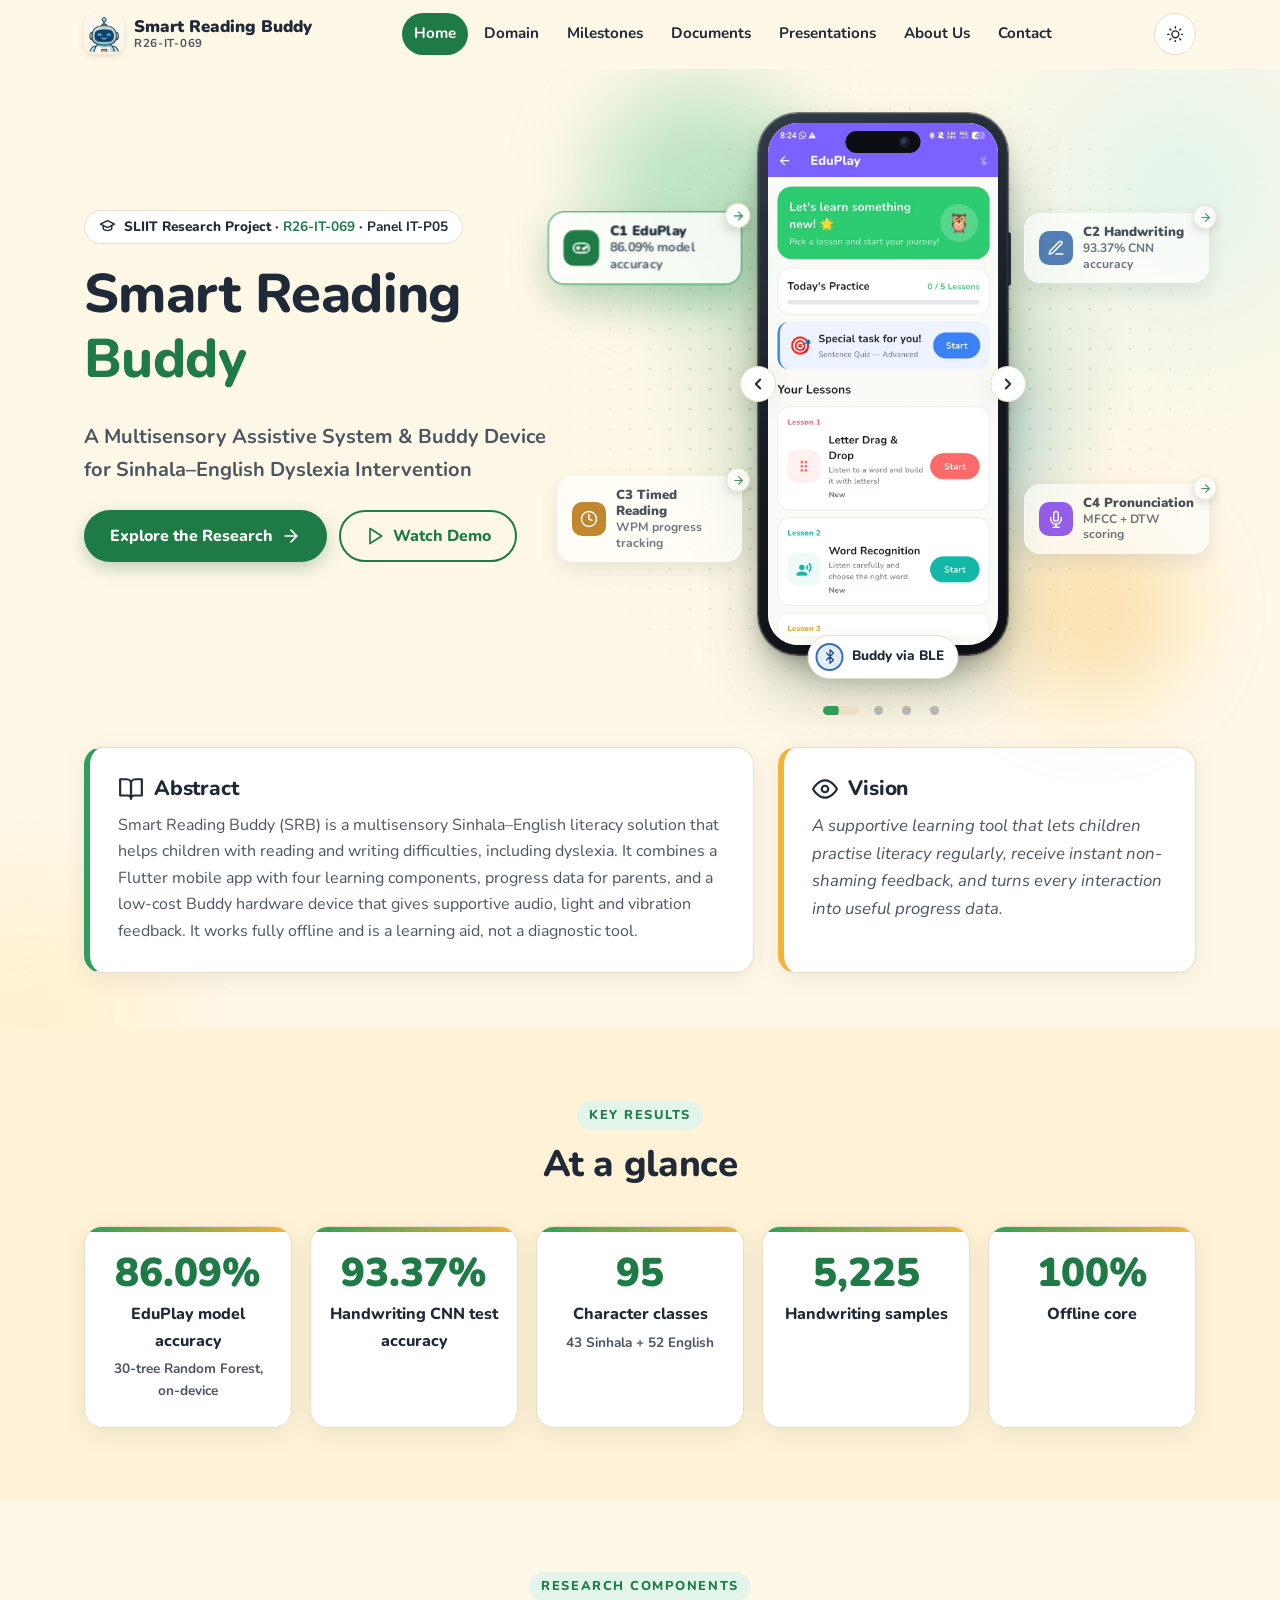
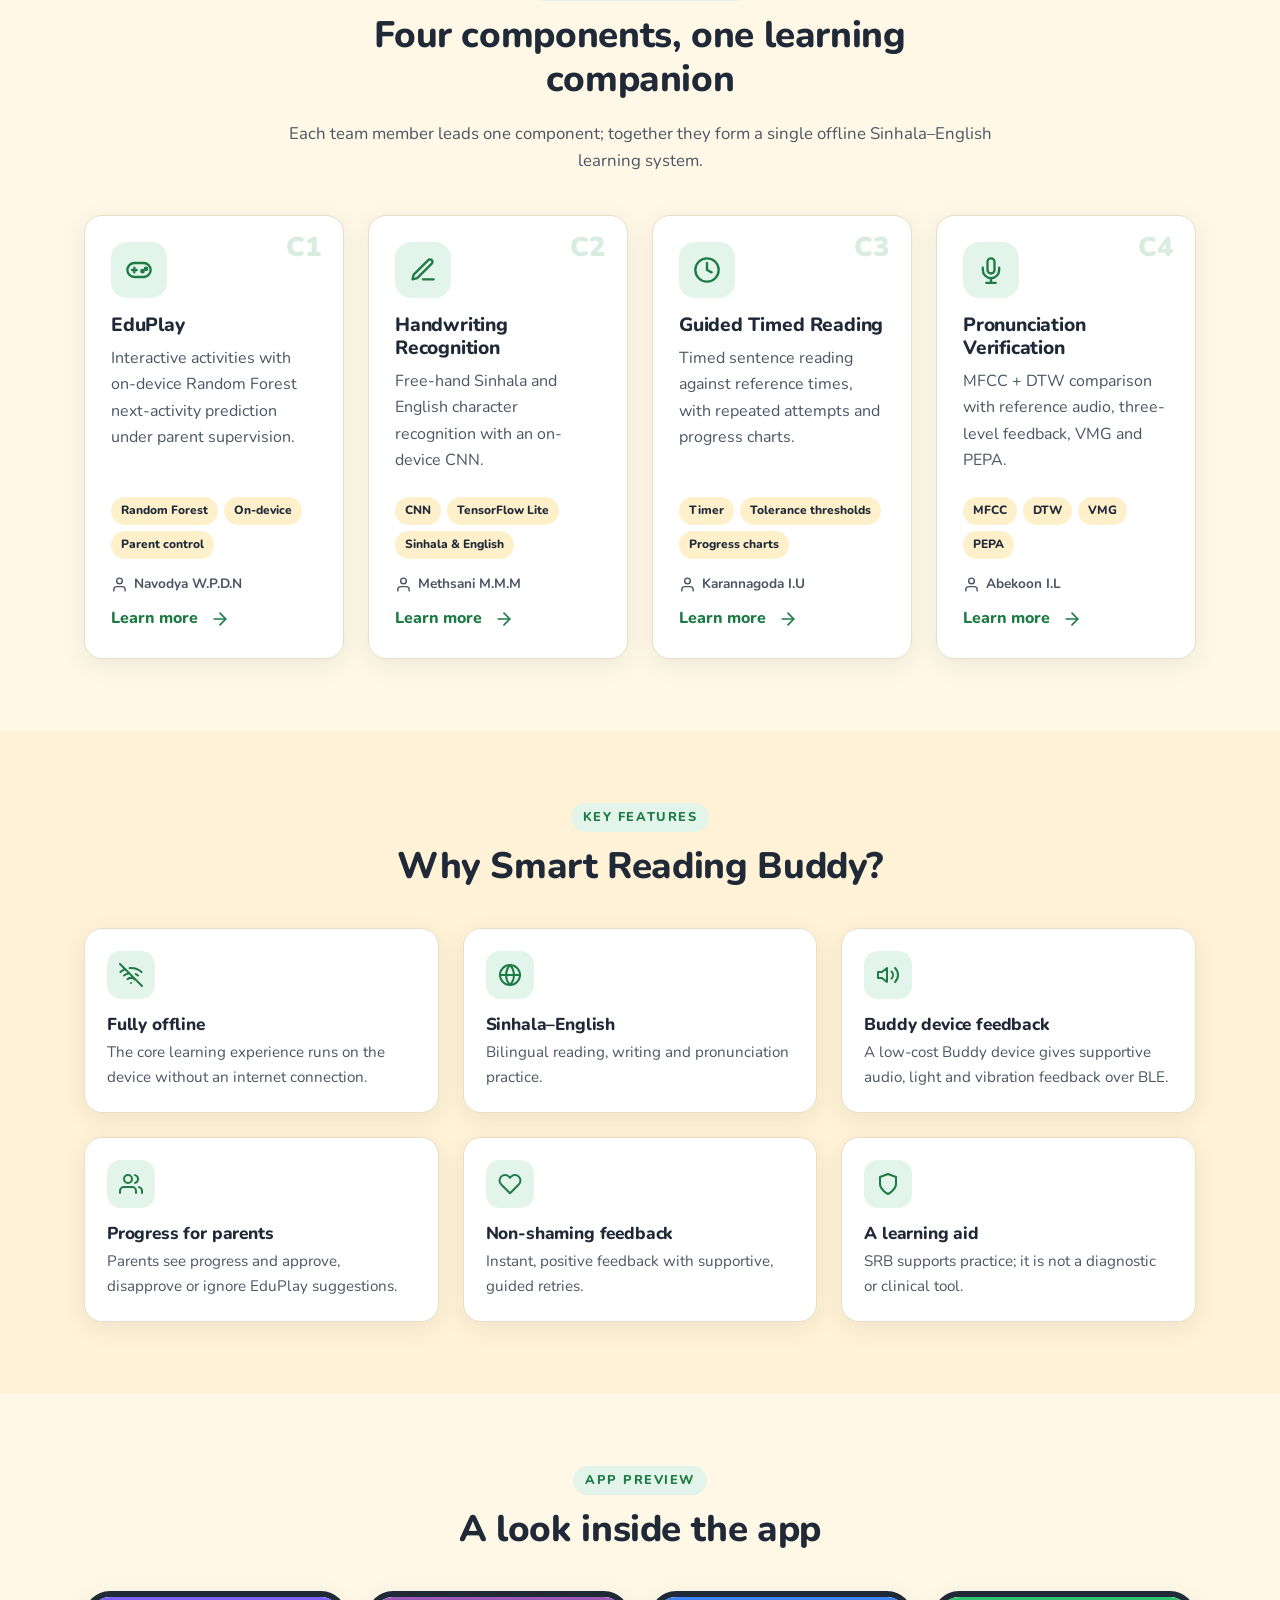
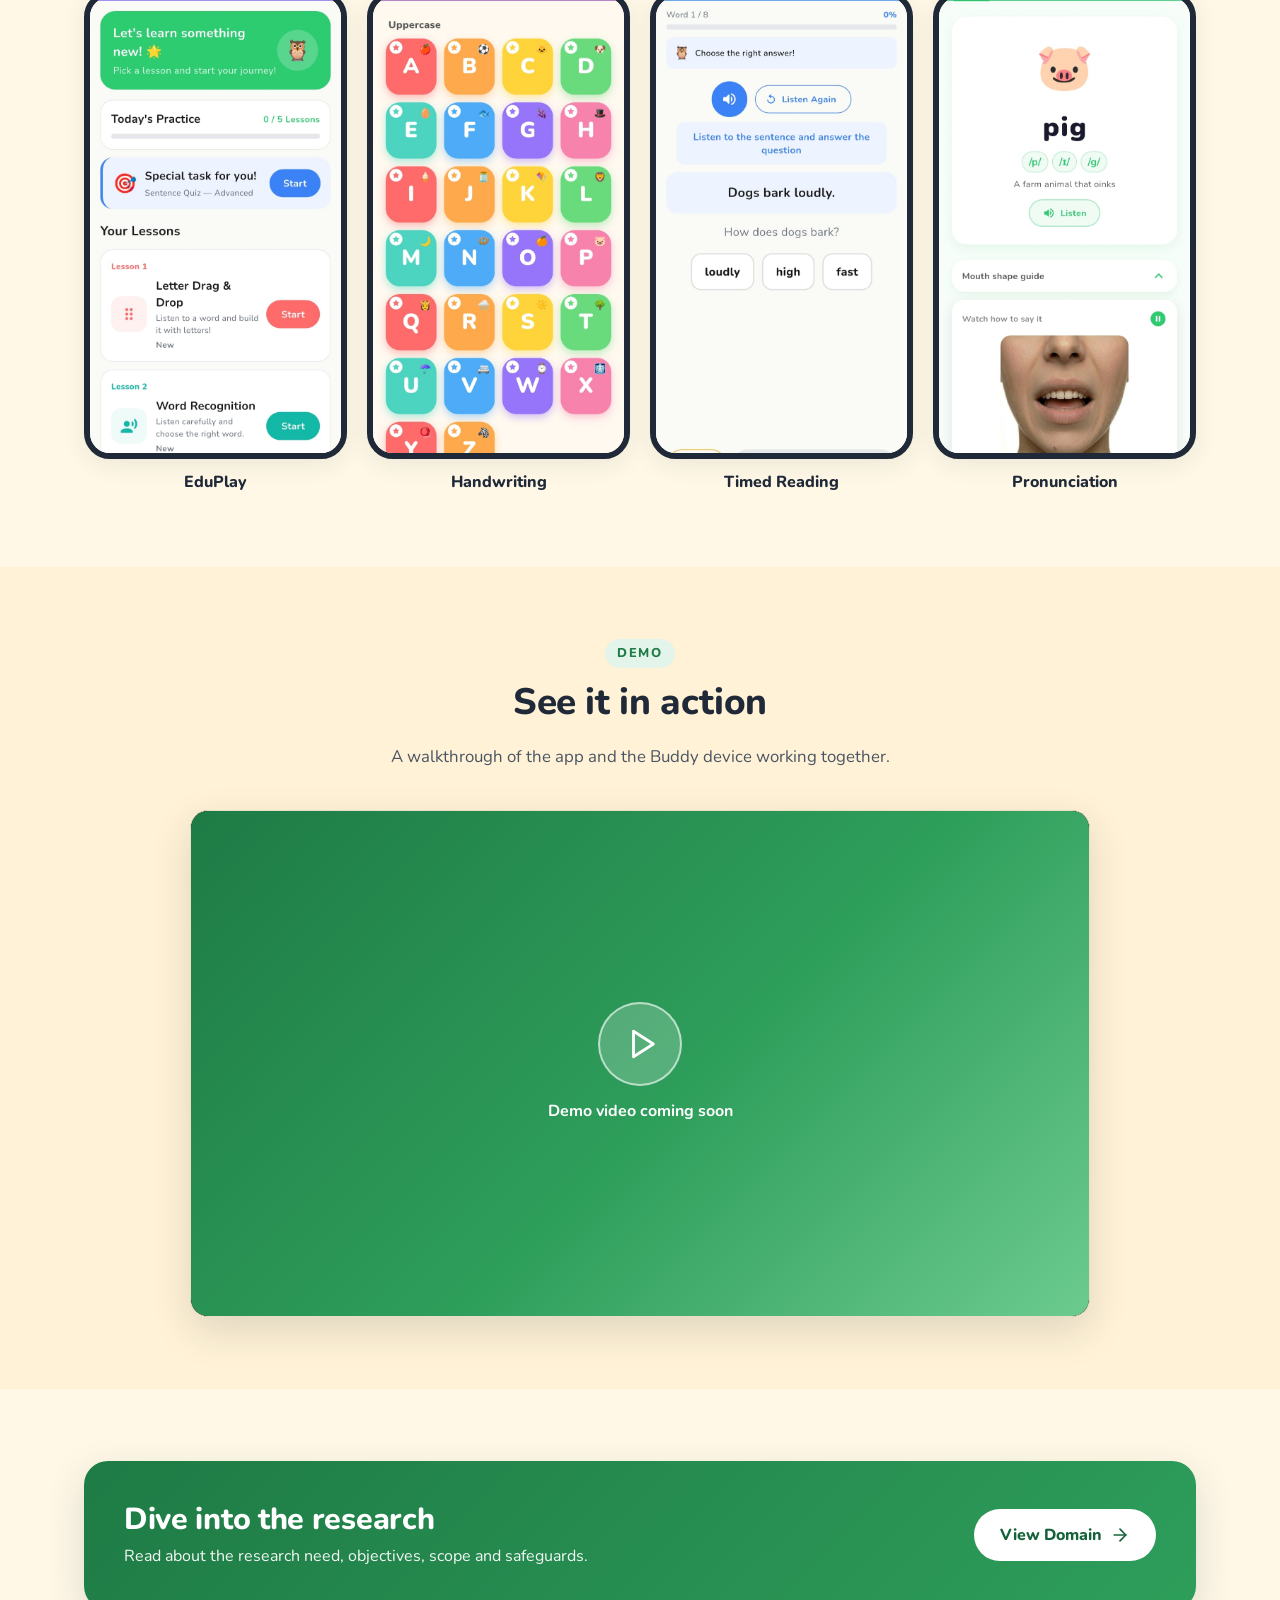
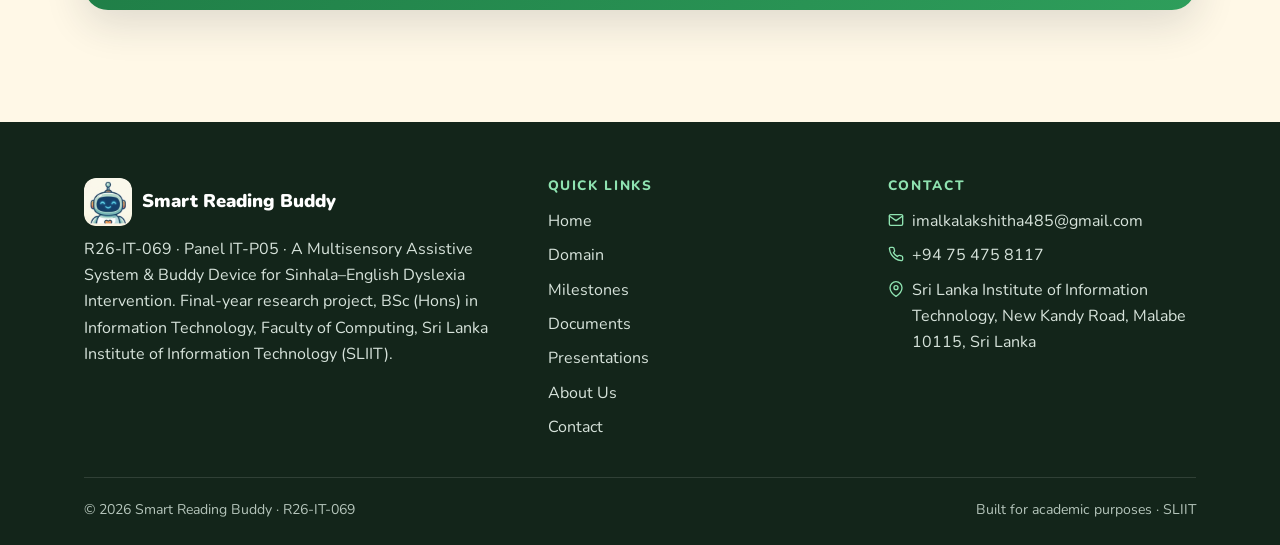
==== commit f47b79b9: "new logo" ====
--- a/index.html
+++ b/index.html
@@ -10,7 +10,7 @@
   <meta property="og:title" content="Smart Reading Buddy (R26-IT-069) · SLIIT Research Project">
   <meta property="og:description" content="Smart Reading Buddy (R26-IT-069): a multisensory Sinhala–English assistive system and Buddy device for children with reading and writing difficulties, including dyslexia. Fully offline. SLIIT final-year research.">
   <meta property="og:type" content="website">
-  <link rel="icon" type="image/svg+xml" href="assets/images/favicon.svg">
+  <link rel="icon" type="image/png" href="assets/images/favicon.png">
   <link rel="preconnect" href="https://fonts.googleapis.com">
   <link rel="preconnect" href="https://fonts.gstatic.com" crossorigin>
   <link rel="stylesheet" href="https://fonts.googleapis.com/css2?family=Nunito:wght@400;600;700;800;900&amp;display=swap">
--- a/css/style.css
+++ b/css/style.css
@@ -853,7 +853,7 @@
 .fb-zoom:hover img { transform: scale(1.03); }
 .fb-zoom-hint {
   position: absolute; right: 8px; bottom: 8px; display: inline-flex; align-items: center; gap: 6px;
-  padding: 5px 10px; border-radius: 999px; font-size: .78rem; font-weight: 800; background: rgba(15, 23, 18, .78); color: #fff;
+  padding: 5px 10px; border-radius: 999px; font-size: .78rem; font-weight: 800; background: rgba(15, 23, 18, .92); color: #fff;
 }
 
 /* Lightbox */
@@ -862,3 +862,311 @@
 .lightbox img { display: block; max-width: 94vw; max-height: 88vh; width: auto; height: auto; border-radius: 12px; background: #fff; box-shadow: 0 20px 60px rgba(0,0,0,.5); }
 .lightbox-close { position: absolute; top: -14px; right: -14px; z-index: 1; box-shadow: var(--shadow-lg); }
 @media (max-width: 560px) { .lightbox-close { top: 8px; right: 8px; } }
+
+/* PNG logos (cream rounded tiles) */
+.brand img.brand-logo { width: 40px; height: 40px; border-radius: 10px; box-shadow: 0 2px 6px rgba(0, 0, 0, .12); }
+.footer-brand img { width: 48px; height: 48px; border-radius: 12px; }
+.hero-logo { width: 160px; height: 160px; border-radius: 34px; margin: 0 0 18px; box-shadow: var(--shadow-lg); }
+.hero-blob img { border-radius: 22%; }
+@media (max-width: 860px) {
+  .hero-logo { width: 128px; height: 128px; border-radius: 28px; }
+  .hero-visual { display: none; } /* the logo above the title replaces the decorative robot on small screens */
+}
+/* Hero tag: wrap as normal text instead of flex columns on narrow screens */
+.hero-tag { display: inline-block; line-height: 1.5; }
+.hero-tag .icon { vertical-align: -3px; margin-right: 4px; }
+.hero-tag b { white-space: nowrap; }
+.hero-tag b.nw { color: inherit; }
+
+/* Facts fill the row whether 2 or 3 are shown (marks hidden when unknown) */
+.facts { grid-template-columns: repeat(auto-fit, minmax(150px, 1fr)); }
+
+/* Timeline line drawn per item: green through every completed item, regardless of item heights */
+.timeline::before { display: none; }
+.tl-item::before { content: ""; position: absolute; left: 27px; top: 0; bottom: -22px; width: 4px; background: var(--border); }
+.tl-item.is-done::before { background: var(--primary); }
+.tl-item:first-child::before { top: 16px; }
+.tl-item:last-child::before { bottom: 0; }
+@media (max-width: 560px) { .tl-item::before { left: 21px; } }
+
+/* =====================================================================
+   Home hero — live app showcase (phone mockup + component chips)
+   ===================================================================== */
+.hero-grid { grid-template-columns: 1fr 1fr; gap: 32px; }
+.showcase { position: relative; display: flex; flex-direction: column; align-items: center; padding: 16px 0 0; }
+
+/* Background: dotted grid, soft glow, drifting blobs */
+.sc-bg { position: absolute; inset: -70px -50px -40px; z-index: 0; pointer-events: none; }
+.sc-grid {
+  position: absolute; inset: 0;
+  background-image: radial-gradient(circle, rgba(46, 158, 91, .30) 1.2px, transparent 1.7px);
+  background-size: 20px 20px;
+  -webkit-mask-image: radial-gradient(ellipse at center, #000 25%, transparent 70%);
+          mask-image: radial-gradient(ellipse at center, #000 25%, transparent 70%);
+}
+.sc-glow {
+  position: absolute; left: 50%; top: 46%; width: 540px; height: 540px; max-width: 120%; transform: translate(-50%, -50%);
+  border-radius: 50%; background: radial-gradient(circle, rgba(46, 158, 91, .26), rgba(46, 158, 91, 0) 65%);
+}
+.sc-blob { position: absolute; border-radius: 50%; filter: blur(42px); opacity: .5; animation: scDrift 18s ease-in-out infinite alternate; }
+.sc-blob.b1 { width: 220px; height: 220px; background: #7FD1A1; top: 6%; left: 10%; }
+.sc-blob.b2 { width: 190px; height: 190px; background: #F2B33D; opacity: .3; bottom: 8%; right: 8%; animation-duration: 22s; animation-delay: -6s; }
+.sc-blob.b3 { width: 160px; height: 160px; background: #8FC9E8; opacity: .3; top: 44%; left: 52%; animation-duration: 26s; animation-delay: -12s; }
+@keyframes scDrift {
+  0%   { transform: translate(0, 0) scale(1); }
+  50%  { transform: translate(28px, -22px) scale(1.1); }
+  100% { transform: translate(-22px, 26px) scale(.95); }
+}
+
+/* Stage + phone */
+.sc-stage { position: relative; z-index: 1; width: 100%; max-width: 580px; display: flex; justify-content: center; padding: 8px 0 40px; }
+.sc-float { position: relative; animation: scPhoneFloat 6s ease-in-out infinite; }
+@keyframes scPhoneFloat { 0%, 100% { transform: translateY(0); } 50% { transform: translateY(-12px); } }
+.phone {
+  --pw: 280px;
+  position: relative; width: var(--pw); padding: 10px; border-radius: 40px;
+  background: linear-gradient(150deg, #323b48 0%, #151a21 55%, #0c1015 100%);
+  transform: rotate(-4deg);
+  box-shadow:
+    inset 0 0 0 1.5px rgba(255, 255, 255, .08),
+    0 0 0 1px rgba(0, 0, 0, .45),
+    0 2px 4px rgba(0, 0, 0, .12),
+    0 14px 28px -8px rgba(0, 0, 0, .28),
+    0 38px 70px -18px rgba(20, 60, 36, .45);
+}
+.phone::before { /* side button */
+  content: ""; position: absolute; right: -3px; top: 22%; width: 3px; height: 54px; border-radius: 0 3px 3px 0; background: #222a34;
+}
+.phone-screen { position: relative; aspect-ratio: 709 / 1600; border-radius: 31px; overflow: hidden; background: #F4F1E8; }
+.phone-notch {
+  position: absolute; top: 18px; left: 50%; transform: translateX(-50%); z-index: 3;
+  width: 30%; height: 22px; border-radius: 12px; background: #0b0f14;
+}
+.phone-cam {
+  position: absolute; right: 12px; top: 7px; width: 8px; height: 8px; border-radius: 50%;
+  background: radial-gradient(circle at 35% 35%, #3b4a63, #111827 70%); box-shadow: 0 0 0 1.5px #1c2430;
+}
+.sc-slide { position: absolute; inset: 0; opacity: 0; transform: scale(1.06); transition: opacity .9s ease, transform 4s ease; }
+.sc-slide.is-active { opacity: 1; transform: scale(1); }
+.sc-slide img { width: 100%; height: 100%; object-fit: cover; }
+.sc-slide .img-fallback { width: 100%; height: 100%; }
+
+/* Buddy device badge under the phone */
+.ble-badge {
+  position: absolute; left: 50%; bottom: -24px; transform: translateX(-50%); z-index: 2;
+  display: inline-flex; align-items: center; gap: 8px; white-space: nowrap;
+  padding: 7px 14px 7px 7px; border-radius: 999px; font-weight: 800; font-size: .85rem;
+  background: var(--surface); color: var(--text); border: 1px solid var(--border); box-shadow: var(--shadow);
+}
+.ble-icon { position: relative; display: grid; place-items: center; width: 28px; height: 28px; border-radius: 50%; background: var(--info-bg); color: var(--info-text); }
+.ble-icon .icon { width: 15px; height: 15px; }
+.ble-pulse { position: absolute; inset: 0; border-radius: 50%; border: 2px solid var(--info-line); animation: scBlePulse 2.2s ease-out infinite; }
+@keyframes scBlePulse { 0% { transform: scale(1); opacity: .85; } 100% { transform: scale(1.95); opacity: 0; } }
+
+/* Component chips (glassmorphism) */
+.sc-chips { position: absolute; inset: 0; pointer-events: none; }
+.sc-chip { position: absolute; pointer-events: auto; animation: scChipFloat 5s ease-in-out infinite; animation-delay: var(--float-delay, 0s); }
+@keyframes scChipFloat { 0%, 100% { transform: translateY(0); } 50% { transform: translateY(-8px); } }
+.sc-chip-1 { left: 0;  top: 10%; }
+.sc-chip-2 { right: 0; top: 24%; }
+.sc-chip-3 { left: 0;  top: 56%; }
+.sc-chip-4 { right: 0; top: 70%; }
+.sc-chip-inner {
+  position: relative; display: flex; align-items: center; border-radius: 16px;
+  background: rgba(255, 255, 255, .8);
+  -webkit-backdrop-filter: blur(12px); backdrop-filter: blur(12px);
+  border: 1.5px solid rgba(255, 255, 255, .75);
+  box-shadow: 0 8px 22px rgba(31, 41, 55, .12);
+  transition: transform .35s ease, box-shadow .35s ease, border-color .35s ease, opacity .35s ease;
+}
+.sc-chips .sc-chip-inner:not(.is-active) { opacity: .8; }
+.sc-chip-inner:hover { opacity: 1 !important; }
+.sc-chip-inner.is-active { border-color: var(--primary); transform: scale(1.05); box-shadow: 0 16px 36px rgba(30, 123, 69, .28); opacity: 1; }
+.sc-chip-btn {
+  display: flex; align-items: center; gap: 10px; padding: 10px 12px; min-width: 0;
+  background: none; border: 0; font: inherit; color: inherit; text-align: left; cursor: pointer; border-radius: 16px;
+}
+.sc-chip-icon { display: grid; place-items: center; flex: none; width: 34px; height: 34px; border-radius: 10px; color: #fff; }
+.sc-chip-icon .icon { width: 18px; height: 18px; }
+.sc-chip-1 .sc-chip-icon { background: #1E7B45; }
+.sc-chip-2 .sc-chip-icon { background: #2F62A8; }
+.sc-chip-3 .sc-chip-icon { background: #B26A00; }
+.sc-chip-4 .sc-chip-icon { background: #7C3AED; }
+.sc-chip-text { min-width: 0; }
+.sc-chip-text b { display: block; font-size: .82rem; font-weight: 900; line-height: 1.25; color: #1F2937; white-space: nowrap; }
+.sc-chip-text small { display: block; font-size: .76rem; font-weight: 700; line-height: 1.3; color: #4B5563; white-space: nowrap; }
+.sc-chip-link {
+  display: grid; place-items: center; flex: none; width: 0; height: 28px; margin-right: 0; border-radius: 8px;
+  overflow: hidden; opacity: 0; color: #1E7B45; transition: width .25s ease, opacity .25s ease, margin .25s ease;
+}
+.sc-chip-link .icon { width: 16px; height: 16px; }
+.sc-chip-link:hover { background: var(--primary-soft); }
+.sc-chip-inner:hover .sc-chip-link, .sc-chip-inner:focus-within .sc-chip-link { width: 28px; opacity: 1; margin-right: 8px; }
+@media (hover: none) { .sc-chip-link { width: 28px; opacity: 1; margin-right: 8px; } }
+
+/* Progress dots */
+.sc-dots { position: relative; z-index: 1; display: flex; justify-content: center; gap: 4px; margin-top: 10px; }
+.sc-dot { display: grid; place-items: center; height: 24px; min-width: 24px; padding: 0 3px; border: 0; background: none; cursor: pointer; border-radius: 999px; }
+.sc-dot::after { content: ""; width: 9px; height: 9px; border-radius: 999px; background: var(--text-muted); opacity: .35; transition: width .3s ease, background-color .3s ease, opacity .3s ease; }
+.sc-dot:hover::after { opacity: .6; }
+.sc-dot[aria-current="true"]::after { width: 26px; background: var(--primary); opacity: 1; }
+
+/* Dark mode: dark glass chips, brighter glow */
+:root[data-theme="dark"] .sc-chip-inner { background: rgba(31, 41, 55, .75); border-color: rgba(255, 255, 255, .10); box-shadow: 0 8px 22px rgba(0, 0, 0, .35); }
+:root[data-theme="dark"] .sc-chip-inner.is-active { border-color: var(--primary); box-shadow: 0 16px 36px rgba(0, 0, 0, .5), 0 0 0 1px rgba(61, 186, 114, .25); }
+:root[data-theme="dark"] .sc-chip-text b { color: #F3F4F6; }
+:root[data-theme="dark"] .sc-chip-text small { color: #CBD5E1; }
+:root[data-theme="dark"] .sc-chip-link { color: #8FE3B1; }
+:root[data-theme="dark"] .sc-glow { background: radial-gradient(circle, rgba(61, 186, 114, .36), rgba(61, 186, 114, 0) 65%); }
+:root[data-theme="dark"] .sc-grid { background-image: radial-gradient(circle, rgba(143, 227, 177, .22) 1.2px, transparent 1.7px); }
+@media (prefers-color-scheme: dark) {
+  :root:not([data-theme="light"]) .sc-chip-inner { background: rgba(31, 41, 55, .75); border-color: rgba(255, 255, 255, .10); box-shadow: 0 8px 22px rgba(0, 0, 0, .35); }
+  :root:not([data-theme="light"]) .sc-chip-inner.is-active { border-color: var(--primary); box-shadow: 0 16px 36px rgba(0, 0, 0, .5), 0 0 0 1px rgba(61, 186, 114, .25); }
+  :root:not([data-theme="light"]) .sc-chip-text b { color: #F3F4F6; }
+  :root:not([data-theme="light"]) .sc-chip-text small { color: #CBD5E1; }
+  :root:not([data-theme="light"]) .sc-chip-link { color: #8FE3B1; }
+  :root:not([data-theme="light"]) .sc-glow { background: radial-gradient(circle, rgba(61, 186, 114, .36), rgba(61, 186, 114, 0) 65%); }
+  :root:not([data-theme="light"]) .sc-grid { background-image: radial-gradient(circle, rgba(143, 227, 177, .22) 1.2px, transparent 1.7px); }
+}
+
+/* Tablet: stack under the text, smaller phone, chips closer */
+@media (max-width: 1023px) {
+  .hero-grid { grid-template-columns: 1fr; gap: 28px; }
+  .sc-stage { max-width: 600px; }
+  .phone { --pw: 240px; }
+  .sc-chip-1, .sc-chip-3 { left: 3%; }
+  .sc-chip-2, .sc-chip-4 { right: 3%; }
+}
+/* Between 1024 and 1180px the column is narrow: tuck chips in a little */
+@media (min-width: 1024px) and (max-width: 1180px) {
+  .phone { --pw: 250px; }
+  .sc-chip-text small { white-space: normal; max-width: 120px; }
+}
+/* Mobile: phone 220px, chips become a 2×2 grid under the phone */
+@media (max-width: 767px) {
+  .phone { --pw: 220px; }
+  .sc-stage { flex-direction: column; align-items: center; padding-bottom: 0; }
+  .sc-chips { position: static; inset: auto; pointer-events: auto; display: grid; grid-template-columns: 1fr 1fr; gap: 10px; width: 100%; margin-top: 44px; }
+  .sc-chip { position: static; animation: none; min-width: 0; }
+  .sc-chip-inner { height: 100%; }
+  .sc-chip-inner.is-active { transform: none; }
+  .sc-chip-btn { flex: 1; padding: 10px; gap: 8px; }
+  .sc-chip-icon { width: 30px; height: 30px; }
+  .sc-chip-text b, .sc-chip-text small { white-space: normal; }
+  .sc-chip-link { width: 26px; opacity: 1; margin-right: 6px; }
+  .sc-bg { inset: -40px -16px 30% -16px; }
+}
+@media (max-width: 360px) {
+  .sc-chip-icon { display: none; }
+}
+@media (max-width: 767px) {
+  .sc-chip-btn { padding: 10px 28px 10px 10px; }
+  .sc-chip-icon { width: 28px; height: 28px; border-radius: 9px; }
+  .sc-chip-icon .icon { width: 16px; height: 16px; }
+  .sc-chip-text b { font-size: .8rem; }
+  .sc-chip-text small { font-size: .74rem; }
+  .sc-chip-link { position: absolute; top: 6px; right: 6px; width: 22px; height: 22px; margin: 0; }
+}
+
+/* =====================================================================
+   Hero showcase v2 — straight phone, chips in a grid beside it (no overlap)
+   ===================================================================== */
+.hero { padding: 40px 0 56px; }
+.hero-grid { grid-template-columns: minmax(0, .85fr) minmax(0, 1.15fr); gap: 24px; align-items: center; }
+.showcase { padding: 0; }
+
+/* 3-column grid: [left chips] [phone] [right chips] — chips can never sit on the phone */
+.sc-stage {
+  --chip-w: 185px;
+  display: grid; grid-template-columns: var(--chip-w) auto var(--chip-w); grid-template-rows: 1fr 1fr;
+  column-gap: 16px; align-items: center; justify-content: center;
+  width: 100%; max-width: none; padding: 4px 0 34px;
+}
+.sc-chips { display: contents; position: static; inset: auto; pointer-events: auto; }
+.sc-float { grid-column: 2; grid-row: 1 / span 2; }
+.sc-chip { position: static; left: auto; right: auto; top: auto; width: var(--chip-w); }
+.sc-chip-1 { grid-column: 1; grid-row: 1; }
+.sc-chip-3 { grid-column: 1; grid-row: 2; }
+.sc-chip-2 { grid-column: 3; grid-row: 1; }
+.sc-chip-4 { grid-column: 3; grid-row: 2; }
+
+/* Straight phone, 9:19.5, capped at 70vh tall */
+.phone {
+  --pw: min(250px, calc(70vh * 9 / 19.5));
+  width: var(--pw); aspect-ratio: 9 / 19.5; transform: none; display: flex;
+}
+.phone-screen { flex: 1; aspect-ratio: auto; border-radius: 30px; }
+.sc-slide img { object-fit: cover; object-position: top center; border-radius: 30px; }
+
+/* Compact glass chips; the link arrow is a small badge on the chip's corner so it never takes text space */
+.sc-chip-inner.is-active { transform: scale(1.05); }
+.sc-chip-btn { width: 100%; padding: 10px 14px; gap: 10px; }
+.sc-chip-text b, .sc-chip-text small { white-space: normal; }
+.sc-chip-link {
+  position: absolute; top: -9px; right: -9px; width: 24px; height: 24px; margin: 0; border-radius: 50%;
+  opacity: 0; transform: scale(.6); background: var(--surface); box-shadow: 0 3px 10px rgba(0, 0, 0, .18); border: 1px solid var(--border);
+  transition: opacity .2s ease, transform .2s ease;
+}
+.sc-chip-link .icon { width: 13px; height: 13px; }
+.sc-chip-inner:hover .sc-chip-link, .sc-chip-inner:focus-within .sc-chip-link { width: 24px; margin: 0; opacity: 1; transform: none; }
+@media (hover: none) { .sc-chip-link { width: 24px; margin: 0; opacity: 1; transform: none; } }
+
+/* Tablet: stacked under the text, same side-by-side chips */
+@media (max-width: 1023px) {
+  .hero-grid { grid-template-columns: 1fr; }
+  .sc-stage { --chip-w: 180px; }
+  .phone { --pw: min(230px, calc(70vh * 9 / 19.5)); }
+}
+/* Mobile: phone on top, chips as a 2×2 grid underneath */
+@media (max-width: 767px) {
+  .sc-stage { grid-template-columns: 1fr 1fr; grid-template-rows: auto auto auto; column-gap: 10px; row-gap: 10px; padding-bottom: 0; }
+  .sc-float { grid-column: 1 / -1; grid-row: 1; justify-self: center; margin-bottom: 36px; }
+  .sc-chip { width: auto; min-width: 0; }
+  .sc-chip-1 { grid-column: 1; grid-row: 2; }
+  .sc-chip-2 { grid-column: 2; grid-row: 2; }
+  .sc-chip-3 { grid-column: 1; grid-row: 3; }
+  .sc-chip-4 { grid-column: 2; grid-row: 3; }
+  .phone { --pw: 220px; }
+  .sc-chip-btn { padding: 10px 12px; }
+  .sc-chip-link { top: -8px; right: -6px; }
+}
+/* Active chip grows away from the phone, so the 16px gap is kept */
+.sc-chip-1 .sc-chip-inner, .sc-chip-3 .sc-chip-inner { transform-origin: right center; }
+.sc-chip-2 .sc-chip-inner, .sc-chip-4 .sc-chip-inner { transform-origin: left center; }
+/* Centre the phone (not phone + dots) on the text column */
+@media (min-width: 1024px) {
+  .showcase { margin-bottom: -60px; }
+  .intro-grid { margin-top: 84px; }
+}
+@media (max-width: 767px) {
+  .sc-chip-1 .sc-chip-inner, .sc-chip-2 .sc-chip-inner, .sc-chip-3 .sc-chip-inner, .sc-chip-4 .sc-chip-inner { transform-origin: center; }
+}
+
+/* ---- Showcase v3: 5 s auto-play with progress, prev/next, always-visible detail links ---- */
+.sc-slide { transition: opacity .6s ease, transform .6s ease; }
+
+/* Dots: the active dot stretches into a progress track that fills over 5 s */
+.sc-dot::after { content: none; }
+.sc-dot-track {
+  position: relative; display: block; width: 9px; height: 9px; border-radius: 999px; overflow: hidden;
+  background: var(--text-muted); opacity: .35; transition: width .3s ease, opacity .3s ease, background-color .3s ease;
+}
+.sc-dot:hover .sc-dot-track { opacity: .6; }
+.sc-dot[aria-current="true"] .sc-dot-track { width: 36px; opacity: 1; background: var(--border); }
+.sc-dot-fill { position: absolute; inset: 0; border-radius: inherit; background: var(--primary); transform: scaleX(0); transform-origin: left center; }
+
+/* Previous / next buttons on both sides of the phone */
+.sc-nav {
+  position: absolute; top: 50%; z-index: 4; width: 36px; height: 36px; margin-top: -18px; padding: 0;
+  display: grid; place-items: center; border-radius: 50%; cursor: pointer;
+  background: var(--surface); color: var(--text); border: 1px solid var(--border); box-shadow: var(--shadow);
+  transition: transform .2s ease, background-color .2s ease, color .2s ease;
+}
+.sc-nav .icon { width: 18px; height: 18px; stroke-width: 2.5; }
+.sc-nav:hover { background: var(--primary-soft); color: var(--primary-strong); transform: scale(1.08); }
+.sc-prev { left: -18px; }
+.sc-next { right: -18px; }
+
+/* Chip "View details" arrow: always visible (it is the only link to the Domain page) */
+.sc-chip-link, .sc-chip-inner:hover .sc-chip-link, .sc-chip-inner:focus-within .sc-chip-link { width: 24px; margin: 0; opacity: 1; transform: none; }
+.sc-chip-link:hover, .sc-chip-link:focus-visible { background: var(--primary-strong); color: #fff; border-color: var(--primary-strong); }
